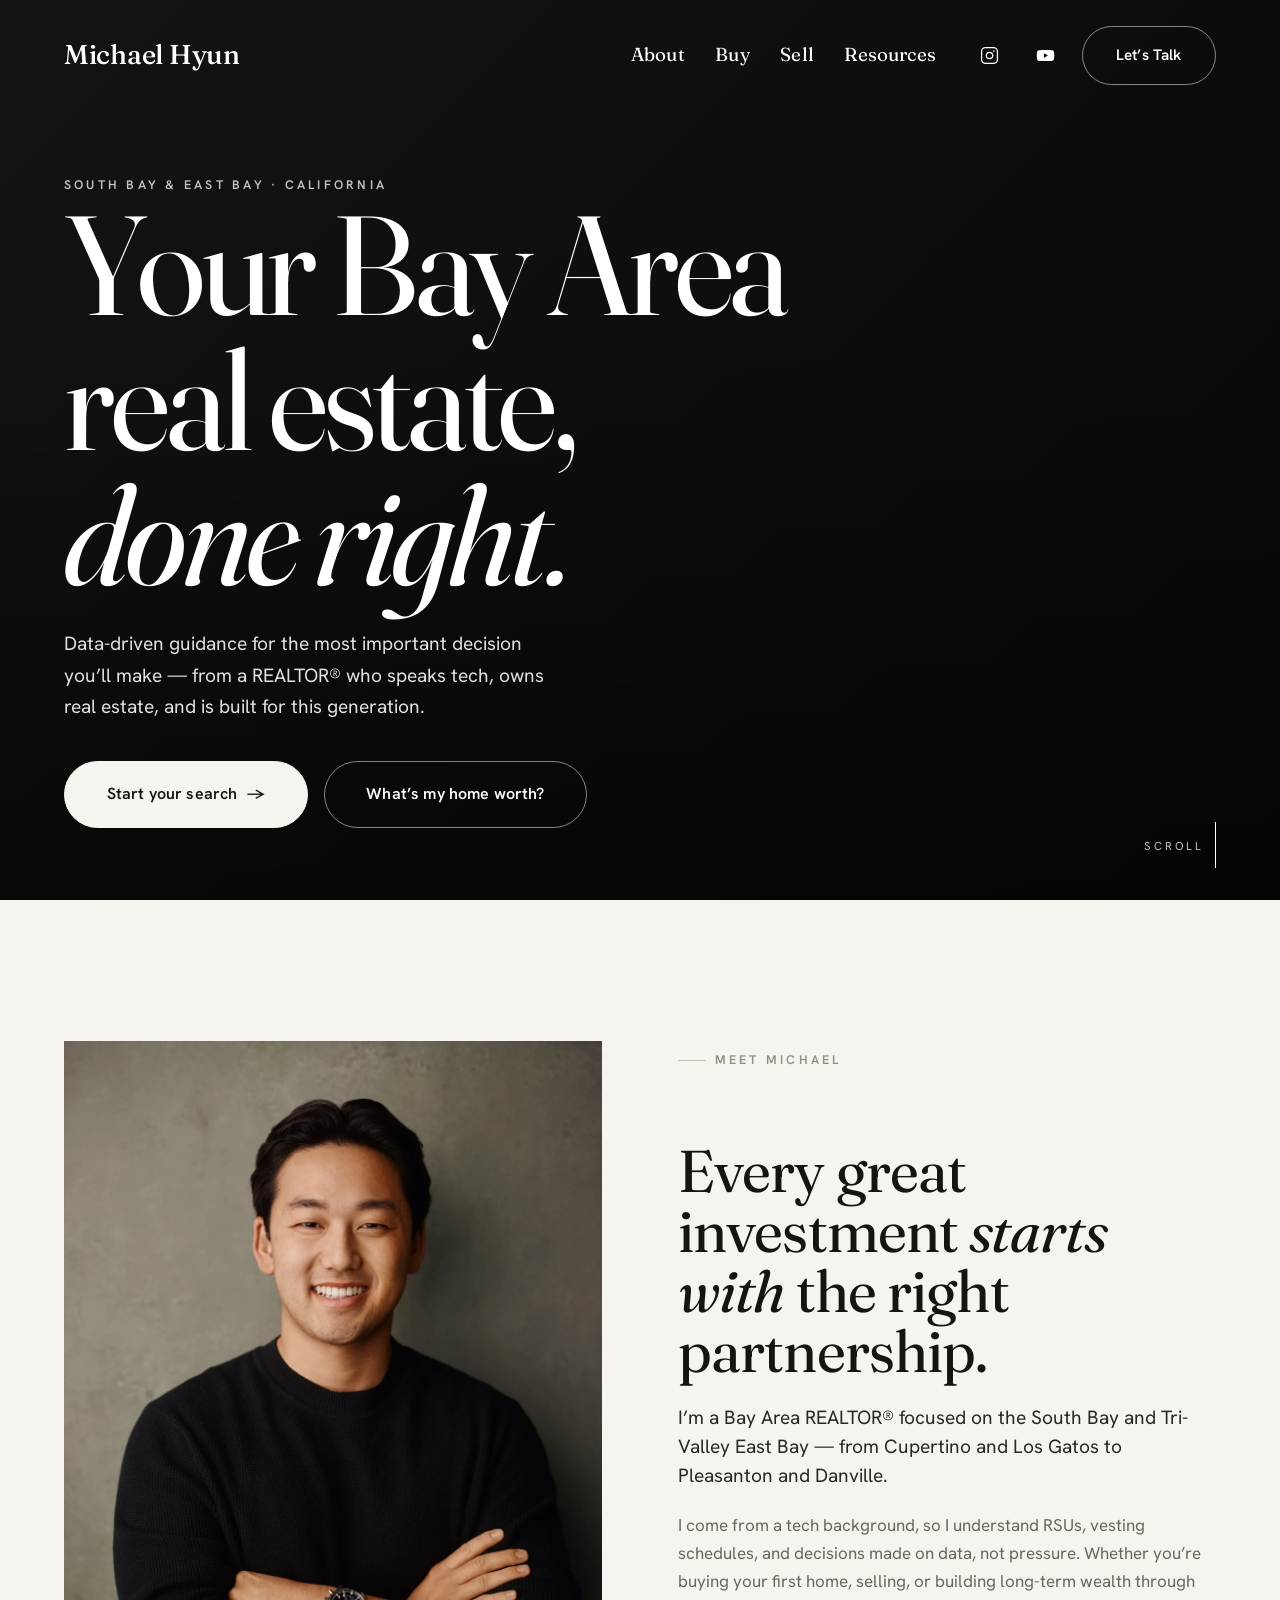
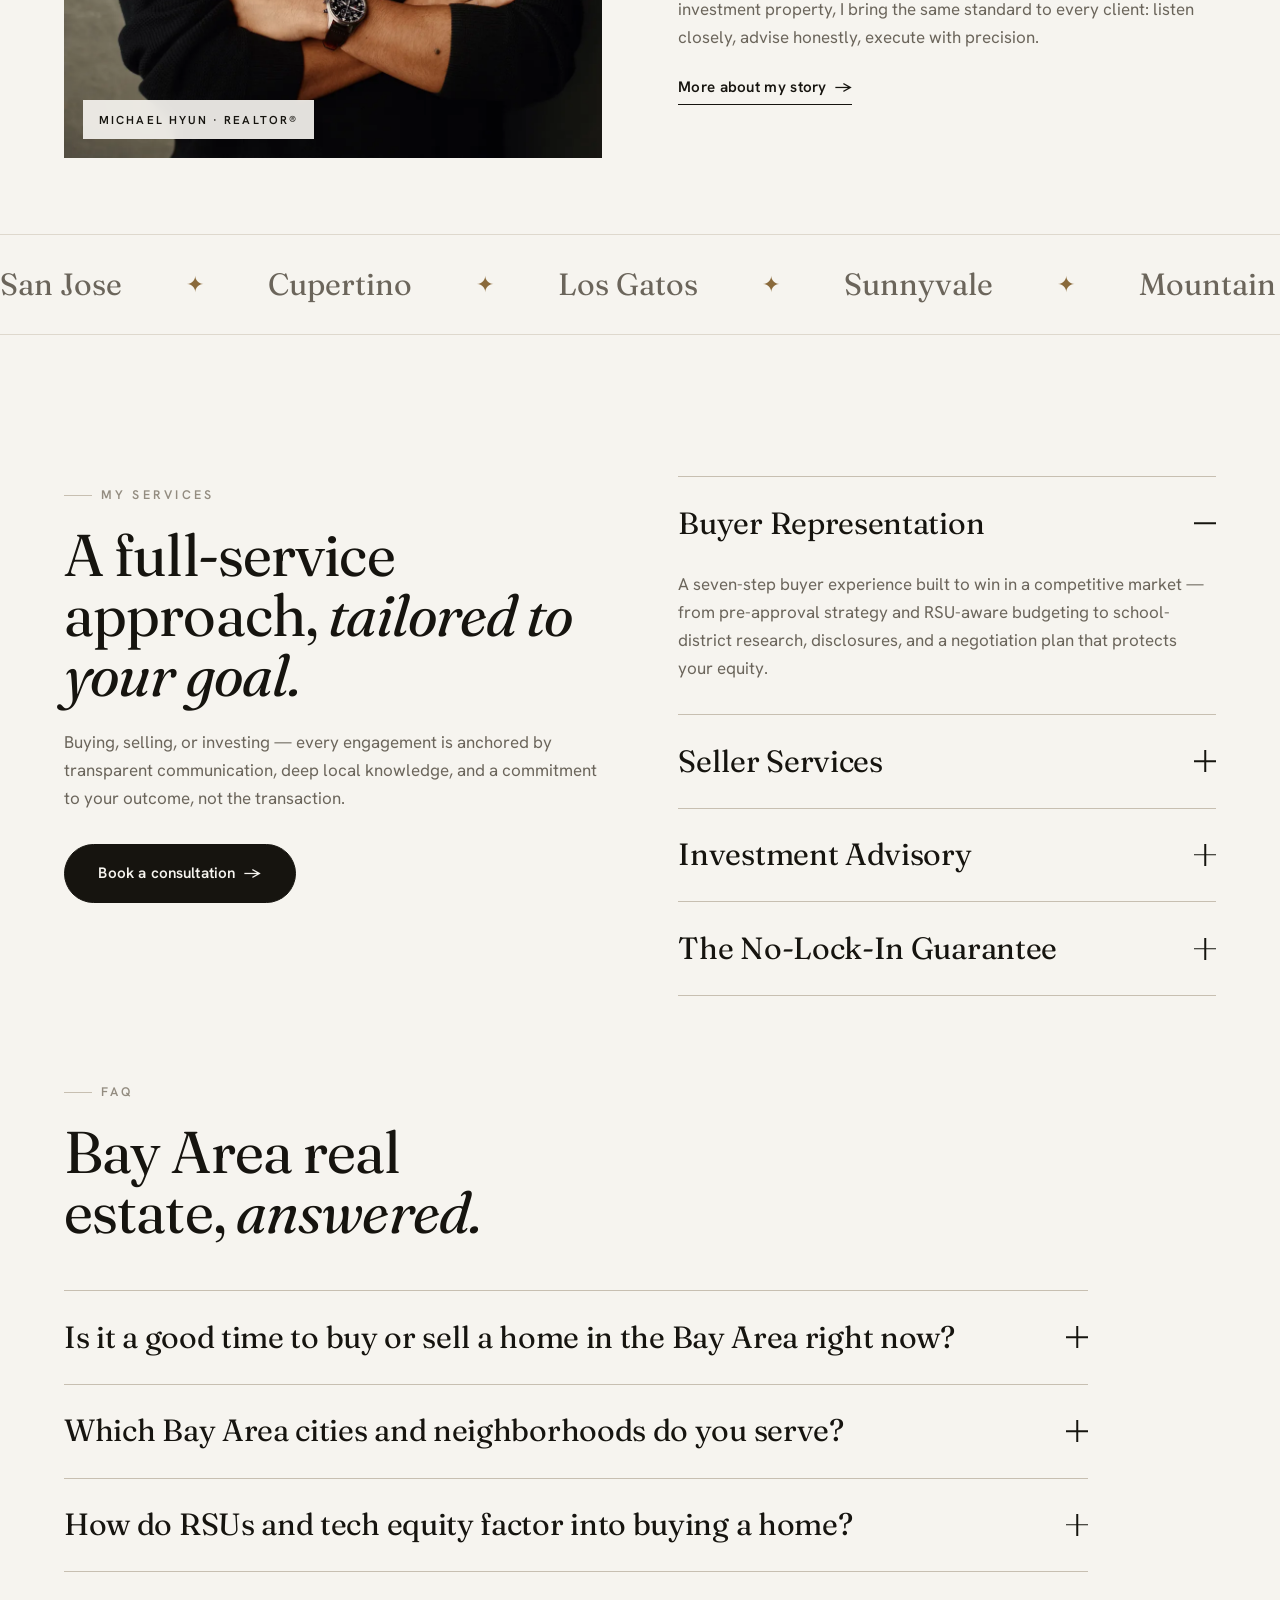
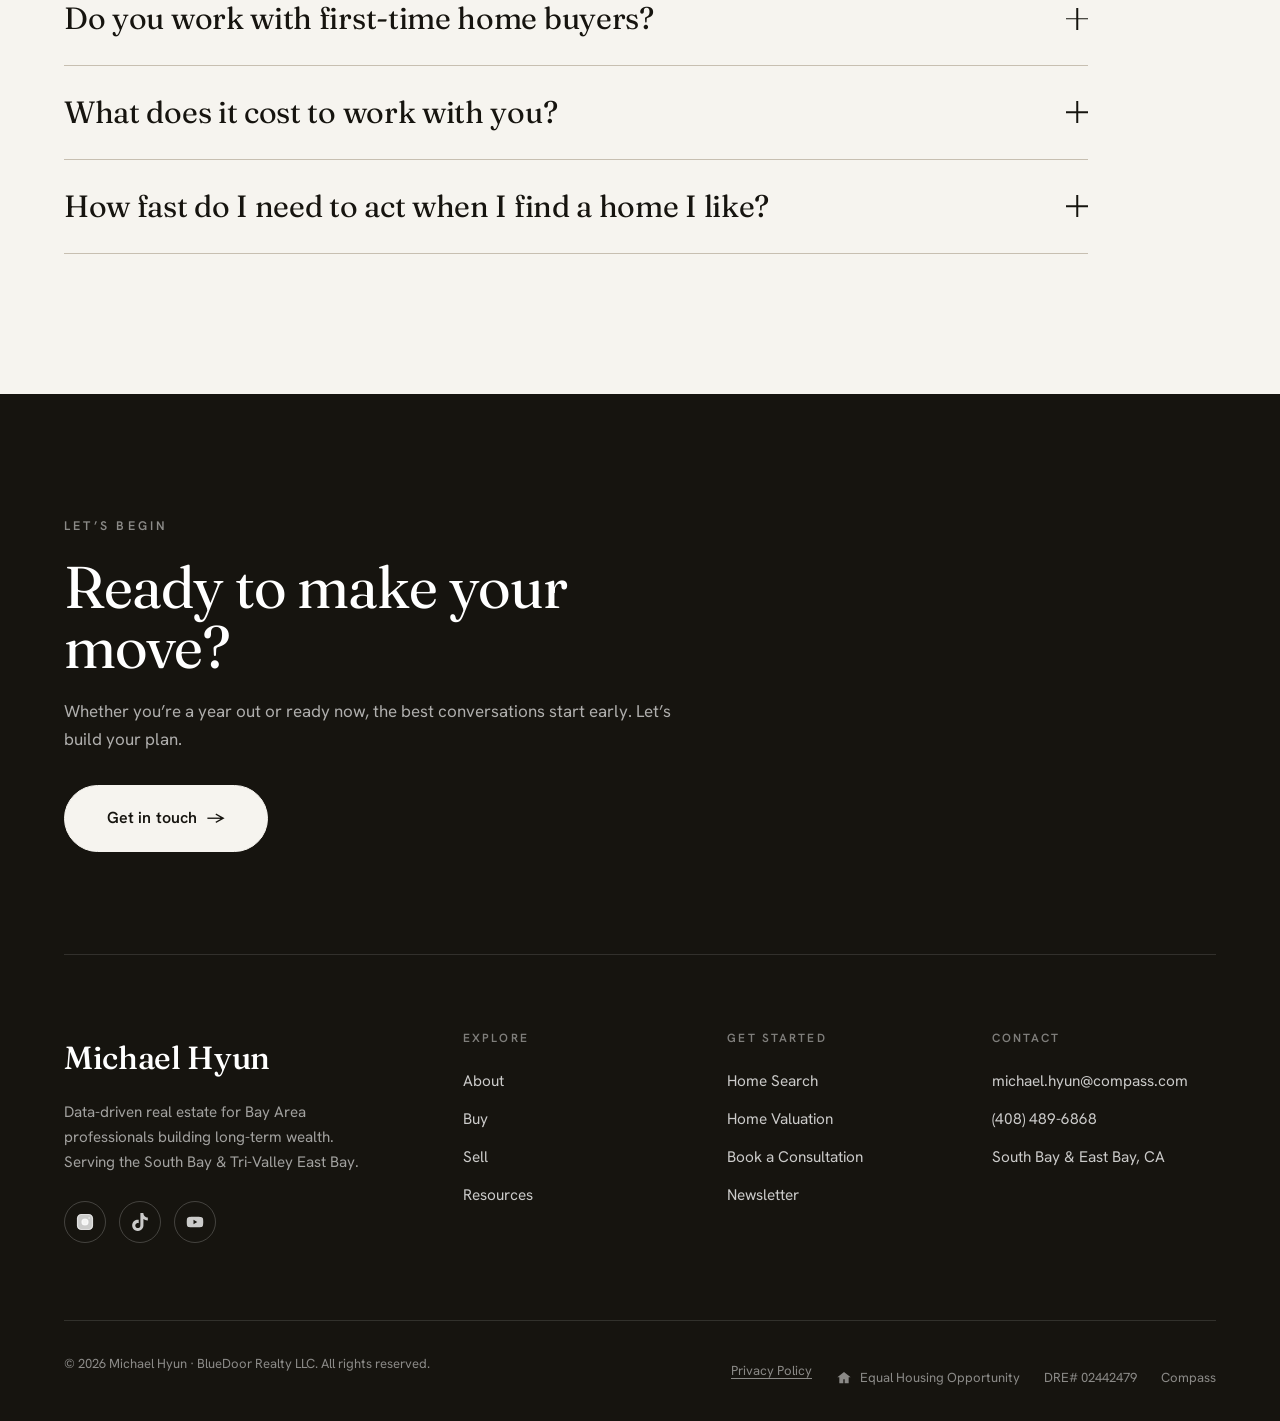
==== index.html @ d3fb6115 "Tighten the gap above the homepage FAQ section Co-Authored-By: Claude Opus 4.8 <noreply@anthropic.co" ====
<!DOCTYPE html>
<html lang="en">
<head>
  <meta charset="UTF-8" />
  <meta name="viewport" content="width=device-width, initial-scale=1" />
  <title>Michael Hyun · Bay Area Real Estate | South Bay & East Bay REALTOR®</title>
  <meta name="description" content="Michael Hyun is a Bay Area REALTOR® serving the South Bay and Tri-Valley East Bay. Data-driven, tech-fluent representation for buyers and sellers building long-term wealth." />

  <link rel="preconnect" href="https://fonts.googleapis.com" />
  <link rel="preconnect" href="https://fonts.gstatic.com" crossorigin />
  <link href="https://fonts.googleapis.com/css2?family=Fraunces:ital,opsz,wght@0,9..144,300..600;1,9..144,300..500&family=Hanken+Grotesk:wght@300;400;500;600;700&display=swap" rel="stylesheet" />
  <link rel="stylesheet" href="assets/css/styles.css" />
  <!-- begin Widget Tracker Code (Follow Up Boss) -->
  <script>
  (function(w,i,d,g,e,t){w["WidgetTrackerObject"]=g;(w[g]=w[g]||function()
  {(w[g].q=w[g].q||[]).push(arguments);}),(w[g].ds=1*new Date());(e="script"),
  (t=d.createElement(e)),(e=d.getElementsByTagName(e)[0]);t.async=1;t.src=i;
  e.parentNode.insertBefore(t,e);})
  (window,"https://widgetbe.com/agent",document,"widgetTracker");
  window.widgetTracker("create", "WT-RYYSCNAM");
  window.widgetTracker("send", "pageview");
  </script>
  <!-- end Widget Tracker Code -->
  <!-- seo:meta -->
  <link rel="canonical" href="https://www.michaelhyunn.com/" />
  <meta property="og:type" content="website" />
  <meta property="og:site_name" content="Michael Hyun · Bay Area Real Estate" />
  <meta property="og:title" content="Michael Hyun · Bay Area Real Estate | South Bay &amp; East Bay REALTOR®" />
  <meta property="og:description" content="Michael Hyun is a Bay Area REALTOR® serving the South Bay and Tri-Valley East Bay. Data-driven, tech-fluent representation for buyers and sellers building long-term wealth." />
  <meta property="og:url" content="https://www.michaelhyunn.com/" />
  <meta property="og:image" content="https://www.michaelhyunn.com/og-image.jpg" />
  <meta property="og:image:width" content="1200" />
  <meta property="og:image:height" content="630" />
  <meta name="twitter:card" content="summary_large_image" />
  <meta name="twitter:title" content="Michael Hyun · Bay Area Real Estate | South Bay &amp; East Bay REALTOR®" />
  <meta name="twitter:description" content="Michael Hyun is a Bay Area REALTOR® serving the South Bay and Tri-Valley East Bay. Data-driven, tech-fluent representation for buyers and sellers building long-term wealth." />
  <meta name="twitter:image" content="https://www.michaelhyunn.com/og-image.jpg" />
  <link rel="icon" href="/favicon.svg" type="image/svg+xml" />
  <link rel="icon" href="/favicon-32.png" sizes="32x32" type="image/png" />
  <link rel="apple-touch-icon" href="/apple-touch-icon.png" />
  <link rel="manifest" href="/site.webmanifest" />
  <meta name="theme-color" content="#16140F" />
  <script type="application/ld+json">
  {"@context": "https://schema.org", "@type": "RealEstateAgent", "@id": "https://www.michaelhyunn.com/#michaelhyun", "name": "Michael Hyun", "image": "https://www.michaelhyunn.com/og-image.jpg", "url": "https://www.michaelhyunn.com/", "telephone": "+1-408-489-6868", "email": "michael.hyun@compass.com", "description": "Bay Area REALTOR® serving the South Bay and Tri-Valley East Bay — data-driven representation for buyers, sellers, and investors. Former Amazon software engineer and active real estate investor.", "areaServed": ["San Jose, CA", "Cupertino, CA", "Sunnyvale, CA", "Mountain View, CA", "Palo Alto, CA", "Los Gatos, CA", "Saratoga, CA", "Campbell, CA", "Santa Clara, CA", "Pleasanton, CA", "Dublin, CA", "San Ramon, CA", "Danville, CA", "Livermore, CA", "Fremont, CA"], "knowsAbout": ["Residential real estate", "First-time home buyers", "Real estate investing", "RSU and tech equity compensation", "Home buying", "Home selling", "Bay Area housing market"], "memberOf": {"@type": "Organization", "name": "Compass"}, "worksFor": {"@type": "Organization", "name": "BlueDoor Realty"}, "address": {"@type": "PostalAddress", "addressRegion": "CA", "addressLocality": "San Jose", "addressCountry": "US"}, "sameAs": ["https://www.instagram.com/michaelhyun__/", "https://www.tiktok.com/@michaelhyun_", "https://www.youtube.com/@michaelhyun-1"]}
  </script>
  <script type="application/ld+json">
  {"@context": "https://schema.org", "@type": "FAQPage", "mainEntity": [{"@type": "Question", "name": "Is it a good time to buy or sell a home in the Bay Area right now?", "acceptedAnswer": {"@type": "Answer", "text": "The honest answer: it depends on your timeline and which city you’re in. Heading into 2026 the market has shifted from frantic to more balanced — inventory is still tight, mortgage rates have eased into the low-6% range, and prices in places like Cupertino, Sunnyvale, and the Tri-Valley are holding or rising modestly. Buyers have more room to negotiate than a few years ago; well-prepared, well-priced homes still command strong offers. The right move comes down to your numbers, not the headlines."}}, {"@type": "Question", "name": "Which Bay Area cities and neighborhoods do you serve?", "acceptedAnswer": {"@type": "Answer", "text": "The South Bay — San Jose, Cupertino, Sunnyvale, Mountain View, Palo Alto, Los Gatos, Saratoga, Campbell, and Santa Clara — and the Tri-Valley East Bay — Pleasanton, Dublin, San Ramon, Danville, Livermore, and Fremont."}}, {"@type": "Question", "name": "How do RSUs and tech equity factor into buying a home?", "acceptedAnswer": {"@type": "Answer", "text": "Significantly. As a former Amazon software engineer, Michael understands vesting schedules, RSU income, and how lenders treat equity compensation, and connects clients with lenders who account for vesting timelines and concentration risk."}}, {"@type": "Question", "name": "Do you work with first-time home buyers?", "acceptedAnswer": {"@type": "Answer", "text": "Yes — first-time buyers get a full seven-step process: pre-approval strategy, school-district and neighborhood research, disclosure review, and an offer plan built to win without overpaying."}}, {"@type": "Question", "name": "What does it cost to work with you?", "acceptedAnswer": {"@type": "Answer", "text": "Compensation is discussed transparently up front before signing anything, with a no-lock-in guarantee: if the partnership isn’t the right fit within the first 30 days, you can walk away with no penalty."}}, {"@type": "Question", "name": "How fast do I need to act when I find a home I like?", "acceptedAnswer": {"@type": "Answer", "text": "In the most competitive Bay Area neighborhoods, desirable homes can move in days, so the prep work — pre-approval, clear criteria, and a decision framework — is done first so you can move decisively when the right home appears."}}]}
  </script>
</head>
<body data-page="home">

  <!-- ===========  HEADER  =========== -->
  <header class="site-header on-dark">
    <div class="wrap">
      <a class="brand" href="/" aria-label="Michael Hyun — Home">
        <span class="brand-name">Michael Hyun</span>
      </a>
      <nav class="nav" aria-label="Primary">
        <ul class="nav-links">
          <li><a class="nav-link" href="/about">About</a></li>
          <li><a class="nav-link" href="/buy">Buy</a></li>
          <li><a class="nav-link" href="/sell">Sell</a></li>
          <li><a class="nav-link" href="/resources">Resources</a></li>
        </ul>
        <div class="nav-icons">
          <a class="icon-btn" href="https://www.instagram.com/michaelhyun__/" target="_blank" rel="noopener" aria-label="Instagram">
            <svg viewBox="0 0 24 24" fill="none" stroke="currentColor" stroke-width="1.6"><rect x="2" y="2" width="20" height="20" rx="5"/><circle cx="12" cy="12" r="4"/><circle cx="17.5" cy="6.5" r="1" fill="currentColor" stroke="none"/></svg>
          </a>
          <a class="icon-btn" href="https://www.youtube.com/@michaelhyun-1" target="_blank" rel="noopener" aria-label="YouTube"><svg viewBox="0 0 24 24" fill="currentColor"><path d="M23 12s0-3.2-.4-4.7a2.5 2.5 0 00-1.8-1.8C19.2 5 12 5 12 5s-7.2 0-8.8.5A2.5 2.5 0 001.4 7.3C1 8.8 1 12 1 12s0 3.2.4 4.7a2.5 2.5 0 001.8 1.8C4.8 19 12 19 12 19s7.2 0 8.8-.5a2.5 2.5 0 001.8-1.8C23 15.2 23 12 23 12zm-13 3V9l5 3z"/></svg></a>
          <a class="btn btn-on-dark" href="/contact">Let’s Talk</a>
        </div>
        <button class="menu-toggle" aria-label="Open menu" aria-expanded="false" aria-controls="mobile-panel"><span></span><span></span></button>
      </nav>
    </div>
  </header>

  <!-- ===========  MOBILE PANEL  =========== -->
  <div class="mobile-panel" id="mobile-panel">
    <nav aria-label="Mobile">
      <a href="/about">About</a>
      <a href="/buy">Buy</a>
      <a href="/sell">Sell</a>
      <a href="/resources">Resources</a>
      <a href="/contact">Contact</a>
    </nav>
    <div class="mp-foot">
      <a href="mailto:michael.hyun@compass.com">michael.hyun@compass.com</a>
      <a href="tel:+14084896868">(408) 489-6868</a>
      <span>DRE# 02442479 · Compass</span>
    </div>
  </div>

  <main>
    <!-- ===========  HERO  =========== -->
    <section class="hero">
      <div class="hero-media">
        <img src="https://images.unsplash.com/photo-1512917774080-9991f1c4c750?auto=format&fit=crop&w=2000&q=80" alt="" aria-hidden="true" onerror="this.style.display='none'" fetchpriority="high" />
        <video data-parallax="0.10" autoplay muted loop playsinline preload="auto"
          poster="https://images.unsplash.com/photo-1512917774080-9991f1c4c750?auto=format&fit=crop&w=2000&q=80"
          aria-label="Slow architectural tour of a modern luxury Bay Area home">
          <source src="https://videos.pexels.com/video-files/7578541/7578541-sd_960_540_30fps.mp4" type="video/mp4" />
        </video>
      </div>
      <div class="wrap">
        <p class="eyebrow no-rule" data-reveal="fade" style="color:rgba(255,255,255,.75)">South Bay &amp; East Bay · California</p>
        <h1 class="hero-title">
          <span class="reveal-mask"><span style="--i:0">Your Bay Area</span></span>
          <span class="reveal-mask"><span style="--i:1">real estate,</span></span>
          <span class="reveal-mask"><span style="--i:2"><em>done right.</em></span></span>
        </h1>
        <p class="hero-sub" data-reveal style="--i:3">Data-driven guidance for the most important decision you’ll make — from a REALTOR® who speaks tech, owns real estate, and is built for this generation.</p>
        <div class="hero-actions" data-reveal style="--i:4">
          <a class="btn btn-light btn-lg" href="/buy">Start your search <span class="arrow">→</span></a>
          <a class="btn btn-on-dark btn-lg" href="/sell">What’s my home worth?</a>
        </div>
      </div>
      <div class="hero-scroll" aria-hidden="true"><span>Scroll</span><span class="line"></span></div>
    </section>

    <!-- ===========  INTRO / MEET MICHAEL  =========== -->
    <section class="section" id="meet" style="padding-bottom:clamp(3rem,6vw,5rem)">
      <div class="wrap">
        <div class="split align-start media-right" data-reveal-group>
          <div class="split-media tall" data-reveal="left">
            <picture>
              <source type="image/webp" srcset="assets/img/michael-portrait.webp" />
              <img src="assets/img/michael-portrait.jpg" alt="Portrait of Michael Hyun, Bay Area REALTOR®" loading="lazy" />
            </picture>
            <span class="tag">Michael Hyun · REALTOR®</span>
          </div>
          <div class="flow">
            <p class="eyebrow" data-reveal>Meet Michael</p>
            <h2 data-reveal style="--i:1">Every great investment <em>starts with</em> the right partnership.</h2>
            <p class="lead" data-reveal style="--i:2">I’m a Bay Area REALTOR® focused on the South Bay and Tri-Valley East Bay — from Cupertino and Los Gatos to Pleasanton and Danville.</p>
            <p class="muted" data-reveal style="--i:3">I come from a tech background, so I understand RSUs, vesting schedules, and decisions made on data, not pressure. Whether you’re buying your first home, selling, or building long-term wealth through investment property, I bring the same standard to every client: listen closely, advise honestly, execute with precision.</p>
            <p data-reveal style="--i:4"><a class="link-arrow" href="/about">More about my story <span class="arrow">→</span></a></p>
          </div>
        </div>
      </div>
    </section>

    <!-- ===========  MARQUEE OF AREAS  =========== -->
    <div class="marquee" aria-hidden="true">
      <div class="marquee-track">
        <span>San Jose</span><span>Cupertino</span><span>Los Gatos</span><span>Sunnyvale</span><span>Mountain View</span><span>Palo Alto</span><span>Pleasanton</span><span>Danville</span><span>San Ramon</span><span>Dublin</span><span>Livermore</span><span>Fremont</span>
        <span>San Jose</span><span>Cupertino</span><span>Los Gatos</span><span>Sunnyvale</span><span>Mountain View</span><span>Palo Alto</span><span>Pleasanton</span><span>Danville</span><span>San Ramon</span><span>Dublin</span><span>Livermore</span><span>Fremont</span>
      </div>
    </div>

    <!-- ===========  SERVICES ACCORDION  =========== -->
    <section class="section" id="services" style="padding-bottom:clamp(3rem,6vw,5rem)">
      <div class="wrap">
        <div class="split align-start" style="--gutter-gap:6rem">
          <div data-reveal>
            <p class="eyebrow">My Services</p>
            <h2 style="margin-top:1.2rem">A full-service approach, <em>tailored to your goal.</em></h2>
            <p class="muted" style="margin-top:1.4rem">Buying, selling, or investing — every engagement is anchored by transparent communication, deep local knowledge, and a commitment to your outcome, not the transaction.</p>
            <div style="margin-top:2rem"><a class="btn" href="/contact">Book a consultation <span class="arrow">→</span></a></div>
          </div>
          <div class="accordion" data-single="true">
            <div class="acc-item open">
              <button class="acc-head" aria-expanded="true"><h3>Buyer Representation</h3><span class="acc-icon" aria-hidden="true"></span></button>
              <div class="acc-body"><div class="acc-body-inner"><p>A seven-step buyer experience built to win in a competitive market — from pre-approval strategy and RSU-aware budgeting to school-district research, disclosures, and a negotiation plan that protects your equity.</p></div></div>
            </div>
            <div class="acc-item">
              <button class="acc-head" aria-expanded="false"><h3>Seller Services</h3><span class="acc-icon" aria-hidden="true"></span></button>
              <div class="acc-body"><div class="acc-body-inner"><p>Modern, data-led marketing — pricing backed by comps, professional media, and a launch plan that maximizes exposure across search, social, and the MLS to net you more.</p></div></div>
            </div>
            <div class="acc-item">
              <button class="acc-head" aria-expanded="false"><h3>Investment Advisory</h3><span class="acc-icon" aria-hidden="true"></span></button>
              <div class="acc-body"><div class="acc-body-inner"><p>As an owner-operator of five self-managed investment properties, I help you evaluate cash flow, appreciation, and long-term wealth strategy with clear-eyed numbers.</p></div></div>
            </div>
            <div class="acc-item">
              <button class="acc-head" aria-expanded="false"><h3>The No-Lock-In Guarantee</h3><span class="acc-icon" aria-hidden="true"></span></button>
              <div class="acc-body"><div class="acc-body-inner"><p>If our partnership isn’t the right fit, cancel within the first 30 days — no penalty, no hard feelings. I earn your business through service, not contracts.</p></div></div>
            </div>
          </div>
        </div>
      </div>
    </section>

    <!-- ===========  FAQ  =========== -->
    <section class="section" id="faq" style="padding-top:0">
      <div class="wrap">
        <div style="max-width:50ch" data-reveal>
          <p class="eyebrow">FAQ</p>
          <h2 style="margin-top:1.2rem">Bay Area real estate, <em>answered.</em></h2>
        </div>
        <div class="accordion" data-single="false" style="margin-top:clamp(2rem,4vw,3rem);max-width:64rem">
          <div class="acc-item">
            <button class="acc-head" aria-expanded="false"><h3>Is it a good time to buy or sell a home in the Bay Area right now?</h3><span class="acc-icon" aria-hidden="true"></span></button>
            <div class="acc-body"><div class="acc-body-inner"><p>The honest answer: it depends on your timeline and which city you’re in — and that’s exactly the conversation I love having. Heading into 2026 the market has shifted from frantic to more balanced. Inventory is still tight, mortgage rates have eased into the low-6% range, and prices in places like Cupertino, Sunnyvale, and the Tri-Valley are holding or rising modestly. For buyers, that means more room to negotiate and fewer all-out bidding wars than a few years ago; for sellers, well-prepared, well-priced homes are still commanding strong offers. The right move comes down to your numbers, not the headlines — let’s run them together.</p></div></div>
          </div>
          <div class="acc-item">
            <button class="acc-head" aria-expanded="false"><h3>Which Bay Area cities and neighborhoods do you serve?</h3><span class="acc-icon" aria-hidden="true"></span></button>
            <div class="acc-body"><div class="acc-body-inner"><p>I focus on two regions: the South Bay — San Jose, Cupertino, Sunnyvale, Mountain View, Palo Alto, Los Gatos, Saratoga, Campbell, and Santa Clara — and the Tri-Valley East Bay — Pleasanton, Dublin, San Ramon, Danville, Livermore, and Fremont. If your search spans nearby areas, just ask; I know the surrounding markets well.</p></div></div>
          </div>
          <div class="acc-item">
            <button class="acc-head" aria-expanded="false"><h3>How do RSUs and tech equity factor into buying a home?</h3><span class="acc-icon" aria-hidden="true"></span></button>
            <div class="acc-body"><div class="acc-body-inner"><p>Hugely — and it’s where my background helps most. I spent seven years as a software engineer at Amazon, so I understand vesting schedules, RSU income, and how lenders actually treat equity comp. I’ll connect you with lenders who get it and help you build a budget that accounts for vesting timelines and concentration risk — not just a generic pre-approval.</p></div></div>
          </div>
          <div class="acc-item">
            <button class="acc-head" aria-expanded="false"><h3>Do you work with first-time home buyers?</h3><span class="acc-icon" aria-hidden="true"></span></button>
            <div class="acc-body"><div class="acc-body-inner"><p>Absolutely — it’s a big part of my business. First-time buyers get my full seven-step process: pre-approval strategy, school-district and neighborhood research, disclosure review, and an offer plan built to win without overpaying. You’ll always know the next step and why it matters.</p></div></div>
          </div>
          <div class="acc-item">
            <button class="acc-head" aria-expanded="false"><h3>What does it cost to work with you?</h3><span class="acc-icon" aria-hidden="true"></span></button>
            <div class="acc-body"><div class="acc-body-inner"><p>I believe in transparency, so we’ll go over exactly how I’m compensated up front — before you sign anything. I also offer a no-lock-in guarantee: if our partnership isn’t the right fit within the first 30 days, you can walk away with no penalty. I earn your business through service, not contracts.</p></div></div>
          </div>
          <div class="acc-item">
            <button class="acc-head" aria-expanded="false"><h3>How fast do I need to act when I find a home I like?</h3><span class="acc-icon" aria-hidden="true"></span></button>
            <div class="acc-body"><div class="acc-body-inner"><p>In the most competitive Bay Area neighborhoods, desirable homes can move in days. That’s why we do the prep work first — pre-approval, clear criteria, and a decision framework — so when the right one appears you can move decisively and confidently instead of scrambling.</p></div></div>
          </div>
        </div>
      </div>
    </section>

  </main>

  <!-- ===========  FOOTER  =========== -->
  <footer class="site-footer">
    <div class="wrap">
      <div class="footer-cta" data-reveal>
        <p class="eyebrow no-rule" style="color:rgba(255,255,255,.5)">Let’s begin</p>
        <h2 style="margin-top:1.2rem">Ready to make your move?</h2>
        <p>Whether you’re a year out or ready now, the best conversations start early. Let’s build your plan.</p>
        <div style="margin-top:2rem"><a class="btn btn-light btn-lg" href="/contact">Get in touch <span class="arrow">→</span></a></div>
      </div>

      <div class="footer-grid">
        <div class="footer-brand">
          <span class="brand-name">Michael Hyun</span>
          <p>Data-driven real estate for Bay Area professionals building long-term wealth. Serving the South Bay &amp; Tri-Valley East Bay.</p>
          <div class="footer-social">
            <a href="https://www.instagram.com/michaelhyun__/" target="_blank" rel="noopener" aria-label="Instagram"><svg viewBox="0 0 24 24" fill="none" stroke="currentColor" stroke-width="1.6"><rect x="2" y="2" width="20" height="20" rx="5"/><circle cx="12" cy="12" r="4"/><circle cx="17.5" cy="6.5" r="1" fill="currentColor" stroke="none"/></svg></a>
            <a href="https://www.tiktok.com/@michaelhyun_" target="_blank" rel="noopener" aria-label="TikTok"><svg viewBox="0 0 24 24" fill="currentColor"><path d="M12.53.02C13.84 0 15.14.01 16.44 0c.08 1.53.63 3.09 1.75 4.17 1.12 1.11 2.7 1.62 4.24 1.79v4.03c-1.44-.05-2.89-.35-4.2-.97-.57-.26-1.1-.59-1.62-.93-.01 2.92.01 5.84-.02 8.75-.08 1.4-.54 2.79-1.35 3.94-1.31 1.92-3.58 3.17-5.91 3.21-1.43.08-2.86-.31-4.08-1.03-2.02-1.19-3.44-3.37-3.65-5.71-.02-.5-.03-1-.01-1.49.18-1.9 1.12-3.72 2.58-4.96 1.66-1.44 3.98-2.13 6.15-1.72.02 1.48-.04 2.96-.04 4.44-.99-.32-2.15-.23-3.02.37-.63.41-1.11 1.04-1.36 1.75-.21.51-.15 1.07-.14 1.61.24 1.64 1.82 3.02 3.5 2.87 1.12-.01 2.19-.66 2.77-1.61.19-.33.4-.67.41-1.06.1-1.79.06-3.57.07-5.36.01-4.03-.01-8.05.02-12.07z"/></svg></a>
            <a href="https://www.youtube.com/@michaelhyun-1" target="_blank" rel="noopener" aria-label="YouTube"><svg viewBox="0 0 24 24" fill="currentColor"><path d="M23 12s0-3.2-.4-4.7a2.5 2.5 0 00-1.8-1.8C19.2 5 12 5 12 5s-7.2 0-8.8.5A2.5 2.5 0 001.4 7.3C1 8.8 1 12 1 12s0 3.2.4 4.7a2.5 2.5 0 001.8 1.8C4.8 19 12 19 12 19s7.2 0 8.8-.5a2.5 2.5 0 001.8-1.8C23 15.2 23 12 23 12zm-13 3V9l5 3z"/></svg></a>
          </div>
        </div>
        <div class="footer-col">
          <h4>Explore</h4>
          <a href="/about">About</a>
          <a href="/buy">Buy</a>
          <a href="/sell">Sell</a>
          
          <a href="/resources">Resources</a>
        </div>
        <div class="footer-col">
          <h4>Get Started</h4>
          <a href="/buy">Home Search</a>
          <a href="/sell">Home Valuation</a>
          <a href="/contact">Book a Consultation</a>
          <a href="/newsletter">Newsletter</a>
        </div>
        <div class="footer-col">
          <h4>Contact</h4>
          <a href="mailto:michael.hyun@compass.com">michael.hyun@compass.com</a>
          <a href="tel:+14084896868">(408) 489-6868</a>
          <a href="https://maps.google.com" target="_blank" rel="noopener">South Bay &amp; East Bay, CA</a>
        </div>
      </div>

      <div class="footer-bottom">
        <span>© <span data-year>2026</span> Michael Hyun · BlueDoor Realty LLC. All rights reserved.</span>
        <div class="legal">
          <a href="/privacy" style="color:inherit">Privacy Policy</a>
          <span class="eho"><svg viewBox="0 0 24 24" fill="currentColor"><path d="M12 3 2 11h3v9h6v-6h2v6h6v-9h3L12 3z"/></svg>Equal Housing Opportunity</span>
          <span>DRE# 02442479</span>
          <span>Compass</span>
        </div>
      </div>
    </div>
  </footer>

  <script src="https://unpkg.com/lenis@1.1.13/dist/lenis.min.js"></script>
  <script src="assets/js/main.js"></script>
</body>
</html>
---- assets/css/styles.css ----
/* =================================================================
   MICHAEL HYUN · BlueDoor Realty — Editorial Luxury Real Estate
   Design system + components
   Type:  Fraunces (display serif)  /  Hanken Grotesk (body sans)
   ================================================================= */

/* ----------  TOKENS  ---------- */
:root {
  /* Warm neutral canvas */
  --paper:        #F6F4EF;   /* primary background */
  --paper-2:      #FFFFFF;   /* card / lifted surface */
  --paper-3:      #EFEBE3;   /* muted band */
  --ink:          #16140F;   /* near-black foreground */
  --ink-soft:     #2A2722;
  --muted:        #6B655B;   /* secondary text */
  --muted-2:      #938C80;   /* tertiary / captions */
  --line:         #DED8CD;   /* hairline borders */
  --line-strong:  #C7BFB1;
  --bronze:       #8A6A3B;   /* restrained metallic accent */
  --bronze-soft:  #AD945F;

  /* Typography */
  --font-display: "Fraunces", "Times New Roman", serif;
  --font-sans:    "Hanken Grotesk", -apple-system, BlinkMacSystemFont, "Segoe UI", sans-serif;

  /* Fluid type scale */
  --fs-mega:  clamp(3.4rem, 11vw, 11rem);
  --fs-h1:    clamp(2.6rem, 7vw, 6rem);
  --fs-h2:    clamp(2rem, 4.6vw, 3.9rem);
  --fs-h3:    clamp(1.5rem, 2.6vw, 2.2rem);
  --fs-lead:  clamp(1.125rem, 1.5vw, 1.4rem);
  --fs-body:  1.0625rem;
  --fs-sm:    0.9375rem;
  --fs-eyebrow: 0.78rem;

  /* Spacing rhythm */
  --space-section: clamp(5.5rem, 11vw, 11rem);
  --gutter: clamp(1.5rem, 5vw, 6rem);
  --maxw: 1480px;
  --maxw-text: 64ch;

  /* Motion */
  --ease: cubic-bezier(0.22, 1, 0.36, 1);
  --ease-soft: cubic-bezier(0.4, 0, 0.2, 1);
  --dur: 0.6s;

  --radius-pill: 999px;
  --shadow-soft: 0 1px 2px rgba(22,20,15,.04), 0 18px 50px -28px rgba(22,20,15,.35);
  --shadow-lift: 0 1px 2px rgba(22,20,15,.05), 0 40px 80px -42px rgba(22,20,15,.42);
}

/* ----------  RESET  ---------- */
*,*::before,*::after { box-sizing: border-box; }
* { margin: 0; }
html { -webkit-text-size-adjust: 100%; }
/* Native smooth scroll ONLY when Lenis is not driving (no-JS / reduced motion) */
html:not(.lenis) { scroll-behavior: smooth; }
@media (prefers-reduced-motion: reduce) { html:not(.lenis) { scroll-behavior: auto; } }

/* Lenis smooth-scroll required styles — prevents scroll conflicts / sticking */
html.lenis, html.lenis body { height: auto; }
.lenis.lenis-smooth { scroll-behavior: auto !important; }
.lenis.lenis-smooth [data-lenis-prevent] { overscroll-behavior: contain; }
.lenis.lenis-stopped { overflow: hidden; }
.lenis.lenis-smooth iframe { pointer-events: none; }

body {
  font-family: var(--font-sans);
  font-size: var(--fs-body);
  line-height: 1.65;
  color: var(--ink);
  background: var(--paper);
  -webkit-font-smoothing: antialiased;
  text-rendering: optimizeLegibility;
  overflow-x: clip;
  font-feature-settings: "ss01", "cv05";
}

img, picture, video { display: block; max-width: 100%; height: auto; }
a { color: inherit; text-decoration: none; }
button { font: inherit; color: inherit; cursor: pointer; background: none; border: none; }
ul { list-style: none; padding: 0; }
:focus-visible { outline: 2px solid var(--bronze); outline-offset: 3px; border-radius: 2px; }

/* ----------  TYPOGRAPHY  ---------- */
h1,h2,h3,h4 {
  font-family: var(--font-display);
  font-weight: 400;
  line-height: 1.02;
  letter-spacing: -0.015em;
  color: var(--ink);
  font-optical-sizing: auto;
}
.display { font-size: var(--fs-mega); line-height: 0.94; letter-spacing: -0.03em; }
h1 { font-size: var(--fs-h1); }
h2 { font-size: var(--fs-h2); }
h3 { font-size: var(--fs-h3); letter-spacing: -0.01em; }
p { max-width: var(--maxw-text); }

.serif-italic { font-style: italic; }
em, .accent-italic { font-family: var(--font-display); font-style: italic; font-weight: 400; }

.eyebrow {
  font-family: var(--font-sans);
  font-size: var(--fs-eyebrow);
  font-weight: 600;
  letter-spacing: 0.26em;
  text-transform: uppercase;
  color: var(--muted-2);
  display: inline-flex;
  align-items: center;
  gap: 0.7em;
}
.eyebrow::before {
  content: "";
  width: 28px; height: 1px;
  background: var(--line-strong);
  display: inline-block;
}
.eyebrow.no-rule::before { display: none; }

.lead { font-size: var(--fs-lead); line-height: 1.5; color: var(--ink-soft); max-width: 56ch; }
.muted { color: var(--muted); }

/* ----------  LAYOUT  ---------- */
.wrap { width: 100%; max-width: var(--maxw); margin-inline: auto; padding-inline: var(--gutter); }
.section { padding-block: var(--space-section); }
.section-sm { padding-block: clamp(3.5rem, 7vw, 6rem); }
.center { text-align: center; }
.measure { max-width: var(--maxw-text); }
.grid { display: grid; gap: clamp(1.5rem, 3vw, 3rem); }
.flow > * + * { margin-top: 1.2em; }

/* ----------  HEADER / NAV  ----------
   Absolute (not fixed): the header sits over the top of the page and
   scrolls away with the content as you scroll down. */
.site-header {
  position: absolute; inset: 0 0 auto 0; z-index: 100;
  padding-block: 1.6rem;
}
.site-header .wrap { display: flex; align-items: center; justify-content: space-between; gap: 2rem; }
/* When over a dark photo hero, nav text is light until scrolled */
.site-header.on-dark:not(.scrolled) { color: #fff; }
.site-header.on-dark:not(.scrolled) .brand-sub { color: rgba(255,255,255,.7); }
.site-header.on-dark:not(.scrolled) .nav-link::after { background: #fff; }
/* No header bar over photo heroes — the header blends into the (darkened)
   image so it reads as one piece, and there is no bar edge for the CTA to
   appear to spill out of. The hero's own uniform overlay carries contrast. */

.brand { display: flex; flex-direction: column; line-height: 1; }
.brand-name {
  font-family: var(--font-display);
  font-size: 1.7rem; font-weight: 500; letter-spacing: -0.01em;
}
.brand-sub {
  font-family: var(--font-sans);
  font-size: 0.62rem; font-weight: 600; letter-spacing: 0.28em;
  text-transform: uppercase; color: var(--muted-2); margin-top: 0.45rem;
}

.nav { display: flex; align-items: center; gap: clamp(1.6rem, 2.6vw, 3rem); }
.nav-links { display: flex; align-items: center; gap: clamp(1.6rem, 2.4vw, 2.9rem); }
/* Editorial-luxury nav: refined display serif, generous tracking */
.nav-link {
  position: relative; font-family: var(--font-display); font-weight: 400;
  font-size: 1.18rem; letter-spacing: 0.005em; padding-block: 0.4rem;
  font-optical-sizing: auto;
}
.nav-link::after {
  content: ""; position: absolute; left: 0; bottom: 0.1rem; height: 1px; width: 100%;
  background: currentColor; opacity: 0.85; transform: scaleX(0); transform-origin: right;
  transition: transform .45s var(--ease);
}
.nav-link:hover::after, .nav-link[aria-current="page"]::after { transform: scaleX(1); transform-origin: left; }
.nav-link[aria-current="page"] { font-style: italic; }

.nav-icons { display: flex; align-items: center; gap: 1rem; }
.icon-btn { display: grid; place-items: center; width: 40px; height: 40px; border-radius: 50%; transition: background .3s var(--ease), transform .3s var(--ease); }
.icon-btn:hover { background: rgba(22,20,15,.06); }
.on-dark:not(.scrolled) .icon-btn:hover { background: rgba(255,255,255,.14); }
.icon-btn svg { width: 19px; height: 19px; }

/* Mobile menu toggle */
.menu-toggle { display: none; width: 44px; height: 44px; position: relative; z-index: 120; }
.menu-toggle span { position: absolute; left: 10px; right: 10px; height: 1.5px; background: currentColor; transition: transform .45s var(--ease), opacity .3s var(--ease); }
.menu-toggle span:nth-child(1) { top: 16px; }
.menu-toggle span:nth-child(2) { bottom: 16px; }
body.menu-open .menu-toggle span:nth-child(1) { transform: translateY(5px) rotate(45deg); }
body.menu-open .menu-toggle span:nth-child(2) { transform: translateY(-5px) rotate(-45deg); }

/* ----------  BUTTONS  ---------- */
.btn {
  --bg: var(--ink); --fg: var(--paper); --bd: var(--ink);
  position: relative; display: inline-flex; align-items: center; justify-content: center; gap: 0.6em;
  font-family: var(--font-sans); font-size: 0.95rem; font-weight: 600; letter-spacing: 0.01em;
  padding: 1.05em 2.2em; border-radius: var(--radius-pill);
  color: var(--fg); background: var(--bg); border: 1px solid var(--bd);
  overflow: hidden; isolation: isolate;
  transition: color .5s var(--ease), border-color .5s var(--ease), transform .5s var(--ease), box-shadow .5s var(--ease);
}
.btn::before {
  content: ""; position: absolute; inset: 0; z-index: -1; border-radius: inherit;
  background: var(--bronze);
  transform: translateY(101%); transition: transform .55s var(--ease);
}
.btn:hover { color: #fff; border-color: var(--bronze); box-shadow: var(--shadow-soft); }
.btn:hover::before { transform: translateY(0); }
.btn:active { transform: scale(0.98); }
.btn .arrow { transition: transform .45s var(--ease); }
.btn:hover .arrow { transform: translateX(4px); }

.btn-ghost { --bg: transparent; --fg: var(--ink); --bd: var(--line-strong); }
.btn-ghost:hover { --fg: #fff; }
.btn-light { --bg: var(--paper); --fg: var(--ink); --bd: var(--paper); }
.btn-light:hover { color: #fff; }
.btn-on-dark { --bg: transparent; --fg: #fff; --bd: rgba(255,255,255,.5); }
.btn-on-dark:hover { color: #fff; --bd: var(--bronze); }
.btn-lg { padding: 1.2em 2.6em; font-size: 1rem; }

/* Text link with animated underline */
.link-arrow {
  display: inline-flex; align-items: center; gap: 0.55em;
  font-weight: 600; font-size: 0.95rem; letter-spacing: 0.02em;
  padding-bottom: 0.3rem; position: relative;
}
.link-arrow::after {
  content: ""; position: absolute; left: 0; bottom: 0; height: 1px; width: 100%;
  background: currentColor; transform: scaleX(1); transform-origin: left;
  transition: transform .5s var(--ease);
}
.link-arrow:hover::after { transform: scaleX(0); transform-origin: right; }
.link-arrow .arrow { transition: transform .45s var(--ease); }
.link-arrow:hover .arrow { transform: translateX(5px); }

/* ----------  REVEAL ANIMATIONS  ---------- */
[data-reveal] {
  opacity: 0; transform: translateY(28px);
  transition: opacity 1s var(--ease), transform 1s var(--ease);
  transition-delay: calc(var(--i, 0) * 90ms);
  will-change: opacity, transform;
}
[data-reveal="fade"] { transform: none; }
[data-reveal="left"] { transform: translateX(-32px); }
[data-reveal="right"] { transform: translateX(32px); }
[data-reveal="scale"] { transform: scale(1.06); }
.is-visible[data-reveal] { opacity: 1; transform: none; }

/* Masked line reveal for big headings.
   padding-bottom + matching negative margin gives descenders (g, y, p, the
   italic tail of "right.") room inside the overflow:hidden mask without
   changing the visual line spacing. */
.reveal-mask { display: block; overflow: hidden; padding-bottom: 0.16em; margin-bottom: -0.16em; }
.reveal-mask > span {
  display: block;
  transform: translateY(120%);
  transition: transform 1.1s var(--ease);
  transition-delay: calc(var(--i, 0) * 110ms);
}
.is-visible .reveal-mask > span,
.reveal-mask.is-visible > span { transform: translateY(0); }

@media (prefers-reduced-motion: reduce) {
  [data-reveal], .reveal-mask > span { opacity: 1 !important; transform: none !important; transition: none !important; }
}

/* Image media fallbacks (warm stone tones if a photo fails to load) */
.hero-media, .band-media { background: linear-gradient(135deg, #2b2723 0%, #1a1714 60%, #100e0b 100%); }
.split-media, .community { background: linear-gradient(135deg, #ece7dd 0%, #ddd5c6 100%); }

/* ----------  HERO (full-bleed photo)  ---------- */
.hero {
  position: relative; min-height: 100svh; min-height: 100vh;
  display: flex; align-items: flex-end;
  color: #fff; overflow: hidden;
}
.hero-media { position: absolute; inset: 0; z-index: -2; }
.hero-media img, .hero-media video { position: absolute; inset: 0; width: 100%; height: 118%; object-fit: cover; will-change: transform; }
.hero-media video { z-index: 1; }
.hero::after {
  content: ""; position: absolute; inset: 0; z-index: -1;
  background:
    linear-gradient(180deg, rgba(0,0,0,0) 40%, rgba(0,0,0,.42) 100%),  /* extra weight for the headline */
    linear-gradient(0deg, rgba(0,0,0,.48), rgba(0,0,0,.48));            /* uniform tint — blends the header in */
}
.hero .wrap { width: 100%; padding-bottom: clamp(3rem, 8vh, 7rem); padding-top: 9rem; }
.hero h1, .hero-title { color: #fff; font-size: var(--fs-mega); line-height: 0.96; letter-spacing: -0.03em; max-width: 16ch; }
.hero-title em { color: #fff; }
.hero-sub { margin-top: 1.6rem; font-size: var(--fs-lead); max-width: 44ch; color: rgba(255,255,255,.88); }
.hero-actions { margin-top: 2.4rem; display: flex; flex-wrap: wrap; gap: 1rem; }
.hero-scroll {
  position: absolute; bottom: 2rem; right: var(--gutter); z-index: 2;
  display: flex; align-items: center; gap: 0.7rem; font-size: 0.72rem; letter-spacing: 0.24em;
  text-transform: uppercase; color: rgba(255,255,255,.75);
}
.hero-scroll .line { width: 1px; height: 46px; background: rgba(255,255,255,.5); position: relative; overflow: hidden; }
.hero-scroll .line::after { content:""; position:absolute; inset:0; background:#fff; animation: scrollLine 2.4s var(--ease) infinite; }
@keyframes scrollLine { 0%{transform:translateY(-100%)} 60%,100%{transform:translateY(100%)} }

/* ----------  INTRO / SPLIT SECTIONS  ---------- */
.split { display: grid; grid-template-columns: 1fr 1fr; gap: clamp(2rem, 6vw, 6rem); align-items: center; }
.split.align-start { align-items: start; }
.split-media { position: relative; overflow: hidden; }
.split-media picture { display: contents; }
.split-media img { width: 100%; aspect-ratio: 4/5; object-fit: cover; transition: transform 1.4s var(--ease); }
.split-media.tall img { aspect-ratio: 3/4; }
.split-media:hover img { transform: scale(1.04); }
.split-media .tag {
  position: absolute; bottom: 1.2rem; left: 1.2rem;
  background: rgba(246,244,239,.92); backdrop-filter: blur(6px);
  font-size: 0.72rem; font-weight: 600; letter-spacing: 0.18em; text-transform: uppercase;
  padding: 0.6rem 1rem; color: var(--ink);
}

.stat-row { display: flex; flex-wrap: wrap; gap: clamp(1.4rem, 3vw, 2.6rem); margin-top: 2rem; }
.stat { }
.stat .num { font-family: var(--font-display); font-size: clamp(1.9rem, 2.8vw, 2.6rem); line-height: 1; letter-spacing: -0.02em; display: flex; align-items: baseline; }
.stat .num .suffix { font-size: 0.5em; margin-left: 0.1em; color: var(--bronze); }
.stat .label { margin-top: 0.4rem; font-size: 0.78rem; letter-spacing: 0.1em; text-transform: uppercase; color: var(--muted); }

/* ----------  DIFFERENTIATORS / CARD GRID  ---------- */
.cards { display: grid; grid-template-columns: repeat(3, 1fr); gap: 1px; background: var(--line); border: 1px solid var(--line); }
.card {
  background: var(--paper); padding: clamp(2rem, 3vw, 3.2rem) clamp(1.6rem, 2.5vw, 2.6rem);
  min-height: 22rem; display: flex; flex-direction: column;
  transition: background .6s var(--ease); position: relative;
}
.card:hover { background: var(--paper-2); }
.card .idx { font-family: var(--font-display); font-style: italic; font-size: 1.1rem; color: var(--bronze); }
.card .card-icon { width: 34px; height: 34px; margin-top: 1.4rem; stroke: var(--ink); stroke-width: 1.3; fill: none; }
.card h3 { margin-top: auto; padding-top: 2.4rem; font-size: 1.55rem; }
.card p { margin-top: 0.9rem; font-size: var(--fs-sm); color: var(--muted); }

/* Editorial "index" reasons — big italic numerals over hairline rules */
.reasons { display: grid; grid-template-columns: repeat(3, 1fr); gap: clamp(1.8rem, 3.5vw, 3.5rem); }
.reason { padding-top: 1.6rem; border-top: 1px solid var(--ink); }
.reason-head { display: flex; align-items: center; justify-content: space-between; gap: 1rem; }
.reason-num {
  font-family: var(--font-display); font-style: italic; font-weight: 400;
  font-size: clamp(2.2rem, 3vw, 3rem); line-height: 1; color: var(--ink);
}
.reason-icon { width: 30px; height: 30px; stroke: var(--bronze); stroke-width: 1.4; fill: none; flex: none; transition: transform .6s var(--ease); }
.reason:hover .reason-icon { transform: translateY(-3px); }
.reason h3 { margin-top: 1.6rem; font-size: clamp(1.4rem, 2vw, 1.75rem); }
.reason p { margin-top: 0.8rem; font-size: var(--fs-sm); color: var(--muted); max-width: 36ch; }

/* ----------  RESOURCES / LEAD MAGNETS  ---------- */
.resource-grid { display: grid; grid-template-columns: repeat(3, 1fr); gap: clamp(1rem, 2vw, 1.6rem); }
.resource-card {
  position: relative; display: flex; flex-direction: column;
  background: var(--paper-2); border: 1px solid var(--line);
  padding: clamp(1.8rem, 2.6vw, 2.6rem); min-height: 17rem;
  transition: transform .5s var(--ease), box-shadow .5s var(--ease), border-color .5s var(--ease);
}
.resource-card.is-ready { cursor: pointer; }
.resource-card.is-ready:hover { transform: translateY(-4px); box-shadow: var(--shadow-soft); border-color: var(--line-strong); }
.resource-card.is-soon { opacity: 0.92; }
.resource-icon { width: 36px; height: 36px; stroke: var(--ink); stroke-width: 1.3; fill: none; }
.resource-card h3 { margin-top: 1.6rem; font-size: clamp(1.3rem, 1.9vw, 1.65rem); }
.resource-card p { margin-top: 0.7rem; font-size: var(--fs-sm); color: var(--muted); }
.resource-foot { margin-top: auto; padding-top: 1.6rem; display: flex; align-items: center; justify-content: space-between; gap: 1rem; }
.resource-badge {
  font-family: var(--font-sans); font-size: 0.66rem; font-weight: 600; letter-spacing: 0.18em; text-transform: uppercase;
  color: var(--bronze); border: 1px solid var(--line-strong); padding: 0.4rem 0.7rem; border-radius: var(--radius-pill);
}
.resource-card .link-arrow { font-size: 0.88rem; }

/* ----------  ACCORDION (services)  ---------- */
.accordion { border-top: 1px solid var(--line-strong); }
.acc-item { border-bottom: 1px solid var(--line-strong); }
.acc-head {
  width: 100%; display: flex; align-items: center; justify-content: space-between; gap: 1.5rem;
  padding: clamp(1.4rem, 2.4vw, 2.1rem) 0; text-align: left;
}
.acc-head h3 { font-size: clamp(1.4rem, 2.4vw, 2.1rem); transition: color .4s var(--ease); }
.acc-item:hover .acc-head h3 { color: var(--bronze); }
.acc-icon { position: relative; width: 22px; height: 22px; flex: none; }
.acc-icon::before, .acc-icon::after { content:""; position:absolute; background: var(--ink); transition: transform .5s var(--ease); }
.acc-icon::before { top: 50%; left: 0; right: 0; height: 1.5px; transform: translateY(-50%); }
.acc-icon::after { left: 50%; top: 0; bottom: 0; width: 1.5px; transform: translateX(-50%); }
.acc-item.open .acc-icon::after { transform: translateX(-50%) scaleY(0); }
.acc-body { display: grid; grid-template-rows: 0fr; transition: grid-template-rows .6s var(--ease); }
.acc-body-inner { overflow: hidden; }
.acc-item.open .acc-body { grid-template-rows: 1fr; }
.acc-body p { padding-bottom: 2rem; max-width: 60ch; color: var(--muted); }

/* ----------  PROCESS / TIMELINE STEPS  ---------- */
.steps { counter-reset: step; border-top: 1px solid var(--line); }
.step {
  display: grid; grid-template-columns: auto 1fr; gap: clamp(1.5rem, 4vw, 4rem);
  padding-block: clamp(2rem, 3.5vw, 3rem); border-bottom: 1px solid var(--line);
  align-items: baseline;
}
.step .step-num { font-family: var(--font-display); font-style: italic; font-size: clamp(1.6rem,2.4vw,2.4rem); color: var(--bronze); min-width: 2.5ch; }
.step h3 { font-size: clamp(1.4rem, 2.2vw, 2rem); }
.step p { margin-top: 0.7rem; color: var(--muted); max-width: 58ch; }

/* ----------  FULL-BLEED CTA BAND (photo)  ---------- */
.band {
  position: relative; min-height: 80vh; display: flex; align-items: center;
  color: #fff; overflow: hidden;
}
.band-media { position: absolute; inset: 0; z-index: -2; }
.band-media img, .band-media video { position: absolute; inset: 0; width: 100%; height: 128%; object-fit: cover; will-change: transform; }
.band-media video { z-index: 1; }
.band::after { content:""; position: absolute; inset: 0; z-index: -1;
  background:
    linear-gradient(90deg, rgba(0,0,0,.74) 0%, rgba(0,0,0,.46) 45%, rgba(0,0,0,.22) 100%),
    linear-gradient(0deg, rgba(0,0,0,.22), rgba(0,0,0,.22)); }
.band.right::after {
  background:
    linear-gradient(270deg, rgba(0,0,0,.74) 0%, rgba(0,0,0,.46) 45%, rgba(0,0,0,.22) 100%),
    linear-gradient(0deg, rgba(0,0,0,.22), rgba(0,0,0,.22)); }
.band h2 { color: #fff; max-width: 16ch; }
.band p { color: rgba(255,255,255,.88); margin-top: 1.2rem; }
.band .btn-wrap { margin-top: 2.2rem; }
.band.right .wrap { display: flex; justify-content: flex-end; }
.band.right .band-content { text-align: right; }
.band.right .band-content p { margin-left: auto; }

/* ----------  COMMUNITIES GRID  ---------- */
.community-grid { display: grid; grid-template-columns: repeat(3, 1fr); gap: clamp(1rem, 2vw, 1.6rem); }
.community {
  position: relative; overflow: hidden; aspect-ratio: 3/4; display: block;
  color: #fff;
}
.community img { width: 100%; height: 100%; object-fit: cover; transition: transform 1.2s var(--ease); }
.community::after { content:""; position:absolute; inset:0; background: linear-gradient(180deg, rgba(0,0,0,0) 40%, rgba(0,0,0,.66) 100%); transition: background .5s var(--ease); }
.community:hover img { transform: scale(1.07); }
.community:hover::after { background: linear-gradient(180deg, rgba(0,0,0,.1) 20%, rgba(0,0,0,.72) 100%); }
.community .meta { position: absolute; left: 1.4rem; bottom: 1.3rem; z-index: 2; }
.community .meta h3 { color: #fff; font-size: 1.7rem; }
.community .meta span { font-size: 0.78rem; letter-spacing: 0.16em; text-transform: uppercase; color: rgba(255,255,255,.8); }
.community .meta .reveal-more { display: inline-flex; align-items:center; gap:.4em; margin-top:.5rem; opacity:0; transform: translateY(8px); transition: all .5s var(--ease); font-size:.8rem; letter-spacing:.08em; text-transform:uppercase;}
.community:hover .meta .reveal-more { opacity: 1; transform: none; }

/* ----------  TESTIMONIALS  ---------- */
.quote-lead { font-family: var(--font-display); font-size: clamp(1.8rem, 3.6vw, 3.2rem); line-height: 1.18; letter-spacing: -0.015em; max-width: 22ch; }
.quote-lead .mark { color: var(--bronze); }
.testi-grid { display: grid; grid-template-columns: repeat(2, 1fr); gap: 1px; background: var(--line); border: 1px solid var(--line); }
.testi { background: var(--paper); padding: clamp(2rem, 3vw, 3rem); display: flex; flex-direction: column; }
.testi .stars { display: flex; gap: 2px; color: var(--bronze); margin-bottom: 1.4rem; }
.testi .stars svg { width: 16px; height: 16px; fill: currentColor; }
.testi blockquote { font-size: 1.1rem; line-height: 1.55; color: var(--ink-soft); }
.testi .who { margin-top: auto; padding-top: 1.8rem; display: flex; align-items: center; gap: 0.9rem; }
.testi .who .avatar { width: 44px; height: 44px; border-radius: 50%; background: var(--paper-3); display:grid; place-items:center; font-family: var(--font-display); font-size: 1.1rem; color: var(--ink); }
.testi .who .name { font-weight: 600; font-size: 0.95rem; }
.testi .who .role { font-size: 0.82rem; color: var(--muted); }

/* ----------  HOME SEARCH BLOCK  ---------- */
.search-block { text-align: center; }
.search-bar {
  display: flex; align-items: center; gap: 0.5rem; max-width: 640px; margin: 2.4rem auto 0;
  background: var(--paper-2); border: 1px solid var(--line-strong); border-radius: var(--radius-pill);
  padding: 0.5rem 0.5rem 0.5rem 1.6rem; box-shadow: var(--shadow-soft);
  transition: box-shadow .4s var(--ease), border-color .4s var(--ease);
}
.search-bar:focus-within { border-color: var(--ink); box-shadow: var(--shadow-lift); }
.search-bar svg { width: 20px; height: 20px; stroke: var(--muted); flex: none; }
.search-bar input { flex: 1; border: none; background: none; font-family: var(--font-sans); font-size: 1rem; padding: 0.8rem 0.4rem; min-width: 0; }
.search-bar input:focus { outline: none; }
.search-bar .btn { flex: none; padding: 0.95em 1.8em; }

/* ----------  CONTACT FORM  ---------- */
.form { display: grid; gap: 1.6rem; }
.form-row { display: grid; grid-template-columns: 1fr 1fr; gap: 1.6rem; }
.field { display: flex; flex-direction: column; gap: 0.55rem; position: relative; }
.field label { font-size: 0.8rem; font-weight: 600; letter-spacing: 0.1em; text-transform: uppercase; color: var(--muted); }
.field label .req { color: var(--bronze); }
.field input, .field select, .field textarea {
  font-family: var(--font-sans); font-size: 1.02rem; color: var(--ink);
  background: transparent; border: none; border-bottom: 1px solid var(--line-strong);
  padding: 0.7rem 0; transition: border-color .4s var(--ease);
}
.field textarea { resize: vertical; min-height: 5.5rem; }
.field input:focus, .field select:focus, .field textarea:focus { outline: none; border-color: var(--ink); }
.field input::placeholder, .field textarea::placeholder { color: var(--muted-2); }
.field select { appearance: none; -webkit-appearance: none; background-image: url("data:image/svg+xml,%3Csvg xmlns='http://www.w3.org/2000/svg' width='14' height='14' viewBox='0 0 24 24' fill='none' stroke='%236B655B' stroke-width='2'%3E%3Cpolyline points='6 9 12 15 18 9'/%3E%3C/svg%3E"); background-repeat: no-repeat; background-position: right 0 center; }
.form-note { font-size: 0.82rem; color: var(--muted); }
.form-status { font-size: 0.95rem; padding: 0.4rem 0; min-height: 1.4rem; }
.form-status.ok { color: #2f6b3e; }
.form-status.err { color: #b23b3b; }
.field-error { color: #b23b3b; font-size: 0.8rem; }

/* contact split panel */
.contact-aside { display: flex; flex-direction: column; gap: 2rem; }
.contact-line { display: flex; align-items: flex-start; gap: 1rem; padding-block: 1.1rem; border-bottom: 1px solid var(--line); }
.contact-line svg { width: 20px; height: 20px; stroke: var(--bronze); stroke-width: 1.4; fill: none; flex: none; margin-top: 3px; }
.contact-line .ct-label { font-size: 0.74rem; letter-spacing: 0.14em; text-transform: uppercase; color: var(--muted-2); }
.contact-line .ct-value { font-size: 1.08rem; margin-top: 0.2rem; }
.contact-line .ct-value a:hover { color: var(--bronze); }

/* ----------  PAGE HEADER (interior pages)  ---------- */
.page-head { padding-top: clamp(8rem, 16vh, 12rem); padding-bottom: clamp(2.5rem, 5vw, 4rem); }
.page-head .eyebrow { margin-bottom: 1.4rem; }
.page-head h1 { font-size: var(--fs-h1); max-width: 18ch; }
.page-head .lead { margin-top: 1.6rem; }

/* ----------  MARQUEE  ---------- */
.marquee { overflow: hidden; border-block: 1px solid var(--line); padding-block: 1.5rem; }
.marquee-track { display: flex; gap: 4rem; width: max-content; animation: marquee 38s linear infinite; }
.marquee:hover .marquee-track { animation-play-state: paused; }
.marquee span { font-family: var(--font-display); font-size: clamp(1.4rem, 2.4vw, 2.1rem); color: var(--muted); display: inline-flex; align-items: center; gap: 4rem; white-space: nowrap; }
.marquee span::after { content: "✦"; color: var(--bronze); font-size: 0.7em; }
@keyframes marquee { to { transform: translateX(-50%); } }
@media (prefers-reduced-motion: reduce) { .marquee-track { animation: none; flex-wrap: wrap; } }

/* Reduced motion: drop the autoplaying video, fall back to the poster image */
@media (prefers-reduced-motion: reduce) {
  .hero-media video, .band-media video { display: none; }
}

/* ----------  FOOTER  ---------- */
.site-footer { background: var(--ink); color: rgba(255,255,255,.78); padding-top: clamp(4rem, 8vw, 7rem); }
.footer-cta { padding-bottom: clamp(4rem,8vw,7rem); border-bottom: 1px solid rgba(255,255,255,.12); }
.footer-cta h2 { color: #fff; font-size: var(--fs-h2); max-width: 16ch; }
.footer-cta p { color: rgba(255,255,255,.66); margin-top: 1.2rem; }
.footer-grid { display: grid; grid-template-columns: 1.6fr 1fr 1fr 1fr; gap: 2.5rem; padding-block: clamp(3rem,6vw,5rem); }
.footer-brand .brand-name { color: #fff; font-size: 2rem; }
.footer-brand p { color: rgba(255,255,255,.6); margin-top: 1rem; font-size: 0.95rem; max-width: 34ch; }
.footer-col h4 { font-family: var(--font-sans); font-size: 0.74rem; font-weight: 600; letter-spacing: 0.18em; text-transform: uppercase; color: rgba(255,255,255,.45); margin-bottom: 1.2rem; }
.footer-col a { display: block; padding: 0.4rem 0; color: rgba(255,255,255,.78); transition: color .3s var(--ease), padding-left .3s var(--ease); font-size: 0.96rem; }
.footer-col a:hover { color: #fff; padding-left: 0.4rem; }
.footer-social { display: flex; gap: 0.8rem; margin-top: 1.6rem; }
.footer-social a { width: 42px; height: 42px; border: 1px solid rgba(255,255,255,.2); border-radius: 50%; display: grid; place-items: center; transition: background .4s var(--ease), border-color .4s var(--ease); }
.footer-social a:hover { background: rgba(255,255,255,.1); border-color: rgba(255,255,255,.4); }
.footer-social svg { width: 18px; height: 18px; fill: currentColor; }
.footer-bottom { display: flex; flex-wrap: wrap; justify-content: space-between; gap: 1rem; padding-block: 2rem; border-top: 1px solid rgba(255,255,255,.12); font-size: 0.82rem; color: rgba(255,255,255,.5); }
.footer-bottom .legal { display: flex; gap: 1.5rem; flex-wrap: wrap; align-items: center; }
.eho { display: inline-flex; align-items: center; gap: 0.5rem; }
.eho svg { width: 16px; height: 16px; fill: currentColor; }

/* ----------  MOBILE NAV PANEL  ---------- */
.mobile-panel {
  position: fixed; inset: 0; z-index: 110; background: var(--paper);
  display: flex; flex-direction: column; justify-content: center; padding: var(--gutter);
  clip-path: inset(0 0 100% 0); transition: clip-path .7s var(--ease); pointer-events: none;
}
body.menu-open .mobile-panel { clip-path: inset(0 0 0 0); pointer-events: auto; }
.mobile-panel nav { display: flex; flex-direction: column; gap: 0.2rem; }
.mobile-panel a {
  font-family: var(--font-display); font-size: clamp(2.2rem, 9vw, 3.4rem); padding-block: 0.5rem;
  opacity: 0; transform: translateY(20px); transition: opacity .5s var(--ease), transform .5s var(--ease);
}
body.menu-open .mobile-panel a { opacity: 1; transform: none; transition-delay: calc(0.2s + var(--i,0)*0.06s); }
.mobile-panel .mp-foot { margin-top: 3rem; display: flex; flex-direction: column; gap: 0.6rem; font-size: 0.95rem; color: var(--muted); }
.mobile-panel .mp-foot a { font-family: var(--font-sans); font-size: 1rem; opacity: 1; transform: none; }

/* ----------  LEGAL / PRIVACY  ---------- */
.legal { max-width: 72ch; }
.legal > * + * { margin-top: 1.1em; }
.legal h2 { font-family: var(--font-display); font-size: clamp(1.4rem, 2.2vw, 1.85rem); margin-top: 2.6rem; }
.legal h3 { font-size: 1.1rem; font-weight: 600; margin-top: 1.6rem; }
.legal p, .legal li { color: var(--muted); }
.legal ul { padding-left: 1.2rem; list-style: disc; }
.legal li { margin-top: 0.4rem; }
.legal li::marker { color: var(--bronze); }
.legal a { color: var(--bronze); text-decoration: underline; text-underline-offset: 3px; }
.legal strong { color: var(--ink); font-weight: 600; }
.legal .updated { font-size: 0.9rem; color: var(--muted-2); letter-spacing: 0.02em; }
.consent { font-size: 0.82rem; line-height: 1.5; color: var(--muted); }
.consent a { color: var(--bronze); text-decoration: underline; text-underline-offset: 2px; }

/* ----------  NEWSLETTER POPUP  ---------- */
.nl-modal { position: fixed; inset: 0; z-index: 1000; display: grid; place-items: center; padding: 1.5rem; }
.nl-modal[hidden] { display: none; }
.nl-scrim { position: absolute; inset: 0; background: rgba(12,10,8,.55); backdrop-filter: blur(3px); -webkit-backdrop-filter: blur(3px); opacity: 0; transition: opacity .5s var(--ease); }
.nl-modal.open .nl-scrim { opacity: 1; }
.nl-card {
  position: relative; z-index: 1; width: min(36rem, 100%);
  background: var(--paper); padding: clamp(2rem, 4vw, 3.2rem); box-shadow: var(--shadow-lift);
  transform: translateY(26px) scale(0.98); opacity: 0;
  transition: transform .6s var(--ease), opacity .6s var(--ease);
}
.nl-modal.open .nl-card { transform: none; opacity: 1; }
.nl-close { position: absolute; top: 0.9rem; right: 0.9rem; width: 40px; height: 40px; border-radius: 50%; display: grid; place-items: center; color: var(--muted); transition: background .3s var(--ease), color .3s var(--ease); }
.nl-close:hover { background: rgba(22,20,15,.06); color: var(--ink); }
.nl-close svg { width: 18px; height: 18px; }
.nl-card h2 { font-size: clamp(1.7rem, 3vw, 2.4rem); margin-top: 1rem; line-height: 1.04; }
.nl-card .nl-sub { color: var(--muted); margin-top: 1rem; font-size: 0.98rem; max-width: 42ch; }
.nl-form { display: flex; gap: 0.6rem; margin-top: 1.7rem; flex-wrap: wrap; }
.nl-form input { flex: 1; min-width: 0; font-family: var(--font-sans); font-size: 1rem; color: var(--ink); padding: 0.95rem 1.2rem; border: 1px solid var(--line-strong); border-radius: var(--radius-pill); background: var(--paper-2); transition: border-color .3s var(--ease); }
.nl-form input:focus { outline: none; border-color: var(--ink); }
.nl-form .btn { flex: none; }
.nl-status { font-size: 0.9rem; min-height: 1.2rem; margin-top: 0.8rem; }
.nl-status.ok { color: #2f6b3e; }
.nl-status.err { color: #b23b3b; }
.nl-dismiss { display: inline-block; margin-top: 1.1rem; font-size: 0.84rem; color: var(--muted-2); cursor: pointer; }
.nl-dismiss:hover { color: var(--ink); }
@media (max-width: 480px) { .nl-form .btn { width: 100%; } }
@media (prefers-reduced-motion: reduce) { .nl-scrim, .nl-card { transition: opacity .2s linear; transform: none; } }

/* ----------  RESPONSIVE  ---------- */
@media (max-width: 1024px) {
  .footer-grid { grid-template-columns: 1fr 1fr; gap: 2rem; }
  .footer-brand { grid-column: 1 / -1; }
  .cards { grid-template-columns: 1fr; }
  .card { min-height: auto; }
}
@media (max-width: 860px) {
  .nav-links, .nav-icons { display: none; }
  .menu-toggle { display: block; }
  .split { grid-template-columns: 1fr; }
  .split-media { order: -1; }
  .split.media-right .split-media { order: 0; }
  .testi-grid { grid-template-columns: 1fr; }
  .reasons { grid-template-columns: 1fr; }
  .resource-grid { grid-template-columns: 1fr; }
  .community-grid { grid-template-columns: 1fr 1fr; }
  .form-row { grid-template-columns: 1fr; }
  .band { min-height: 70vh; }
  .band.right .wrap { justify-content: flex-start; }
  .band.right .band-content { text-align: left; }
  .band.right .band-content p { margin-left: 0; }
}

/* ----------  MOBILE COMPACTION  ---------- */
@media (max-width: 640px) {
  :root {
    --space-section: 3.25rem;     /* was up to 11rem */
    --gutter: 1.4rem;
    --fs-h1: clamp(2.3rem, 9vw, 3rem);
    --fs-h2: clamp(1.85rem, 7.5vw, 2.4rem);
    --fs-lead: 1.08rem;
  }
  .section-sm { padding-block: 2.5rem; }
  .page-head { padding-top: 6rem; padding-bottom: 1.75rem; }
  .page-head .lead, .lead { margin-top: 1rem; }
  .hero { min-height: 92svh; }
  .hero .wrap { padding-top: 6rem; padding-bottom: 2.25rem; }
  .hero-title { font-size: clamp(2.9rem, 14vw, 3.8rem); }
  .hero-sub { margin-top: 1.1rem; }
  .hero-actions { margin-top: 1.6rem; }
  .hero-scroll { display: none; }                 /* avoid overlap with stacked CTAs */
  .flow > * + * { margin-top: 0.9em; }
  /* Compact stats — tidy single-line spec list with hairline dividers */
  .stat-row { flex-direction: column; gap: 0; margin-top: 1.4rem; width: 100%; }
  .stat { display: flex; align-items: center; gap: 0.9rem; width: 100%; padding-block: 0.7rem; border-bottom: 1px solid var(--line); }
  .stat:first-child { border-top: 1px solid var(--line); }
  .stat .num { font-size: 1.65rem; flex: none; min-width: 2.4ch; }
  .stat .label { margin-top: 0; font-size: 0.7rem; }
  .reason { padding-top: 1.2rem; }
  .reason h3 { margin-top: 1.1rem; }
  .step { padding-block: 1.4rem; gap: 1rem; }
  .acc-head { padding-block: 1.2rem; }
  .footer-cta { padding-bottom: 2.75rem; }
  .footer-grid { gap: 1.75rem; padding-block: 2.5rem; }
  .site-footer { padding-top: 3rem; }
  .mobile-panel a { font-size: clamp(2rem, 8.5vw, 2.7rem); padding-block: 0.35rem; }
  .mobile-panel .mp-foot { margin-top: 2rem; }
}
@media (max-width: 560px) {
  .community-grid { grid-template-columns: 1fr; }
  .btn { width: 100%; }
  .hero-actions { flex-direction: column; align-items: flex-start; }
  .hero-actions .btn, .footer-cta .btn { width: 100%; }
  .search-bar { flex-wrap: wrap; border-radius: 24px; padding: 1rem; }
  .search-bar .btn { width: 100%; }
}
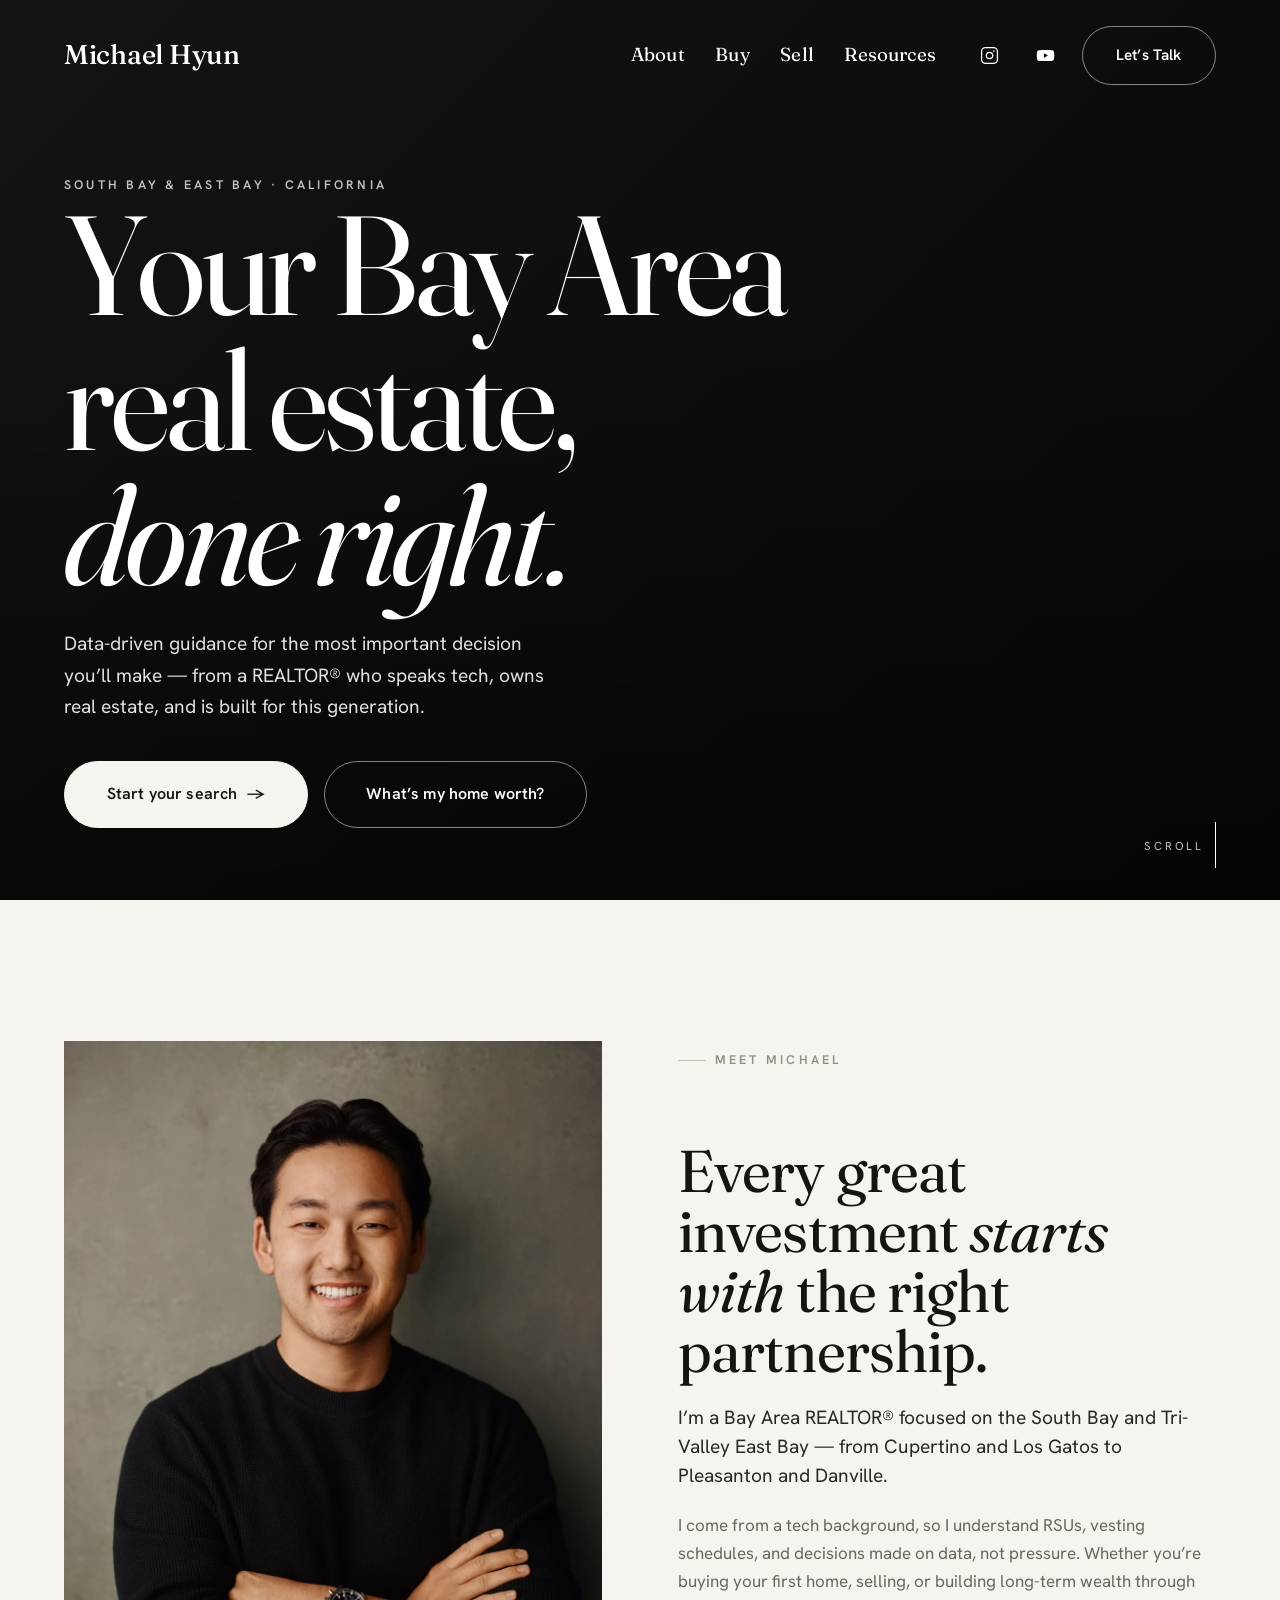
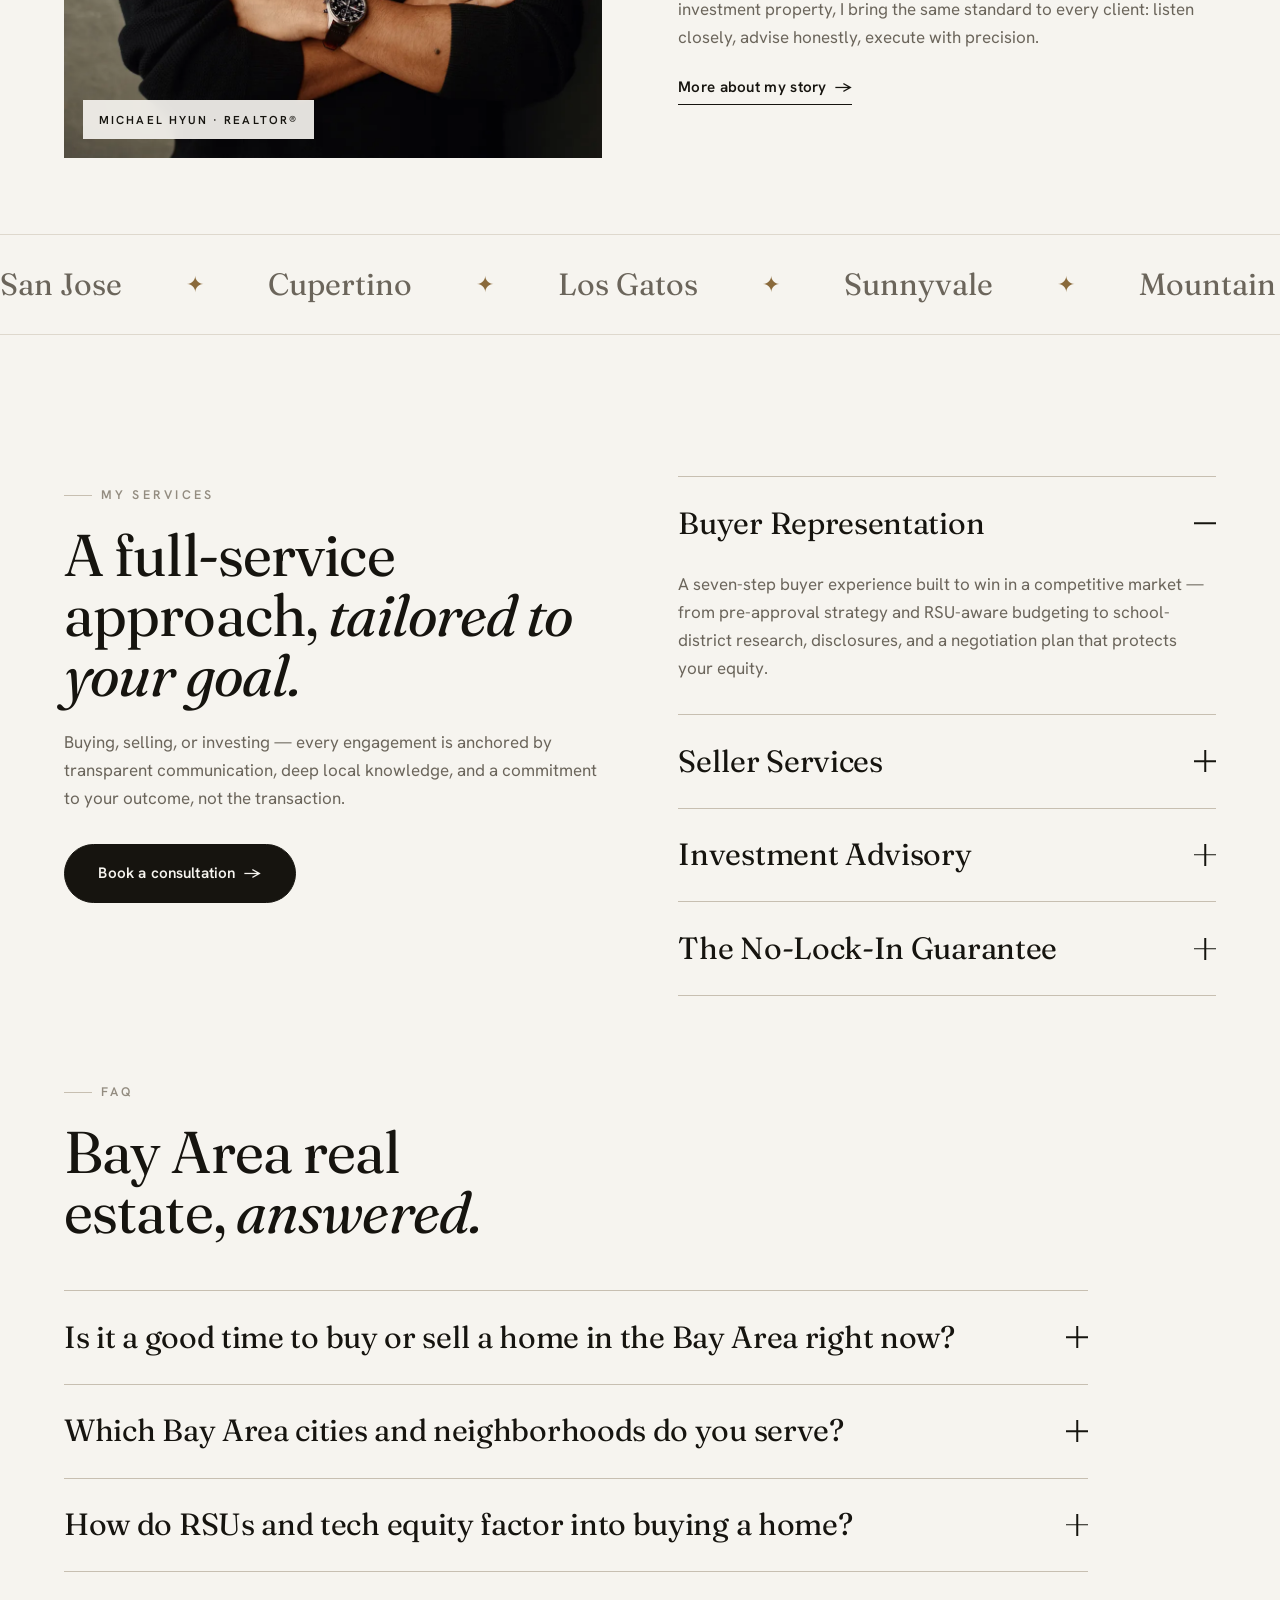
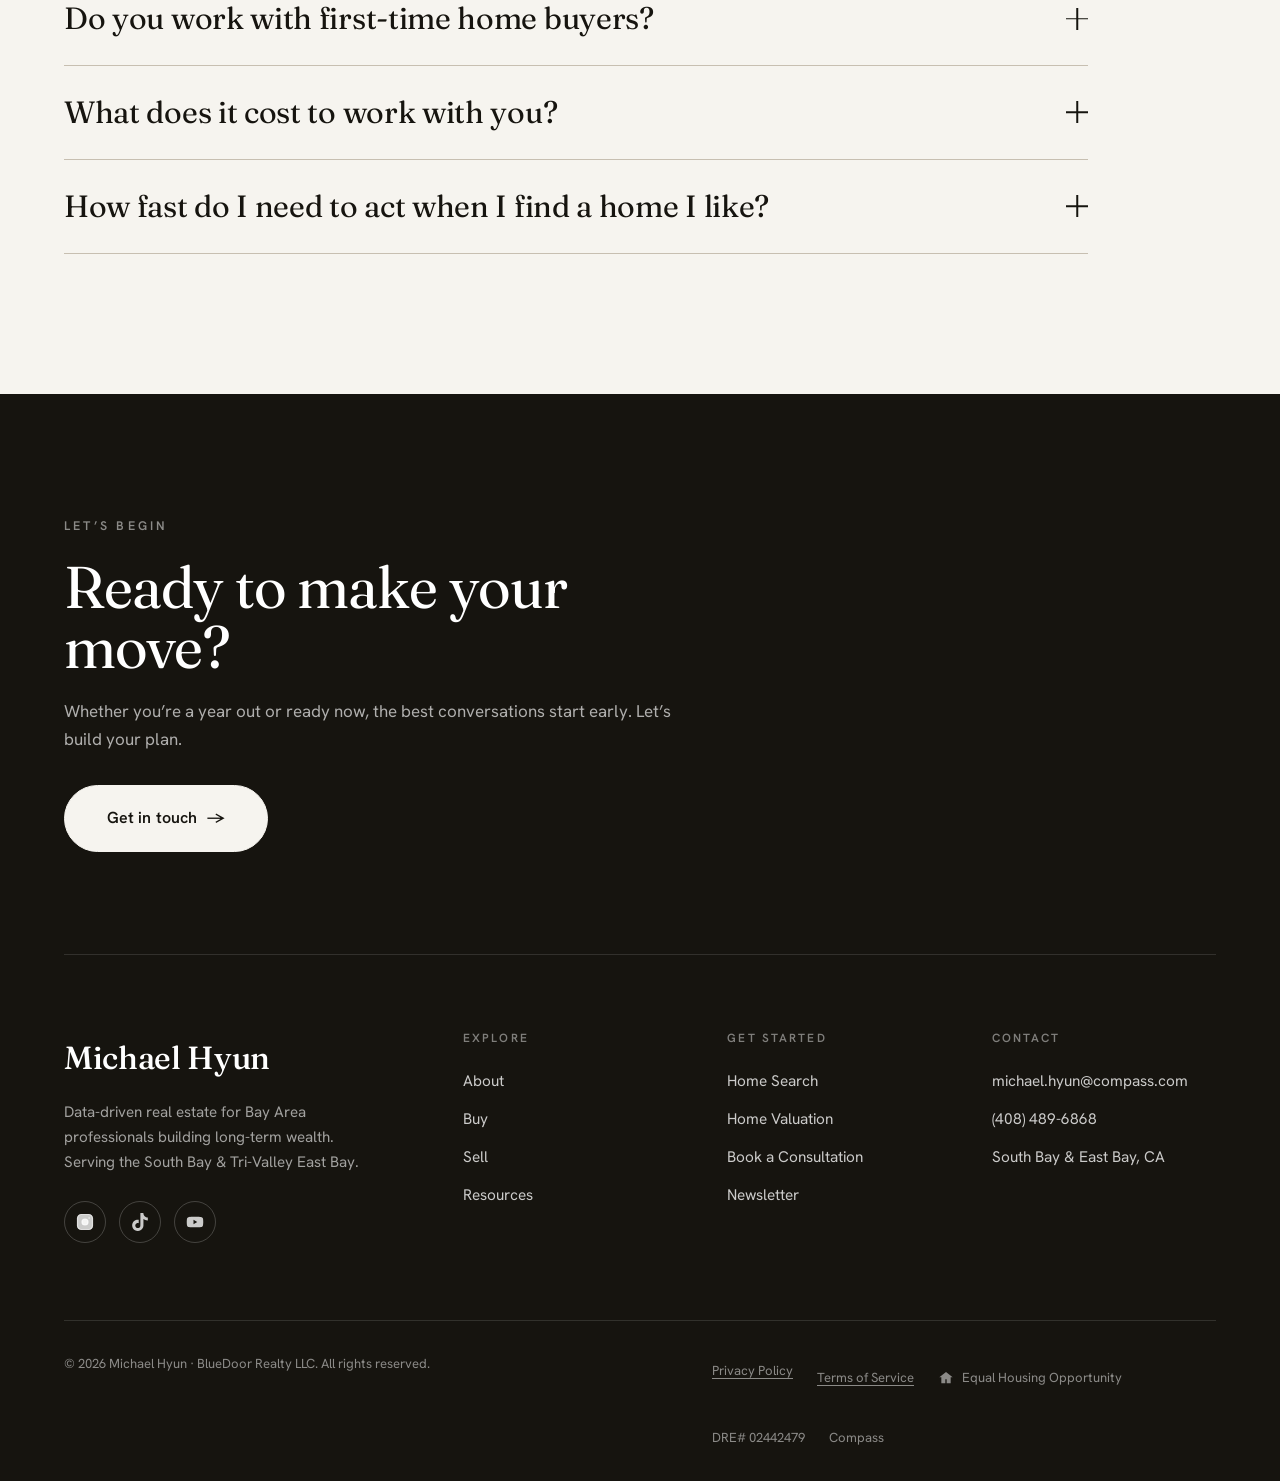
==== commit 73cd23e7: "Add Terms of Service page; link Privacy + Terms at form footers and site footer (GHL A2P) Co-Authore" ====
--- a/index.html
+++ b/index.html
@@ -10,17 +10,6 @@
   <link rel="preconnect" href="https://fonts.gstatic.com" crossorigin />
   <link href="https://fonts.googleapis.com/css2?family=Fraunces:ital,opsz,wght@0,9..144,300..600;1,9..144,300..500&family=Hanken+Grotesk:wght@300;400;500;600;700&display=swap" rel="stylesheet" />
   <link rel="stylesheet" href="assets/css/styles.css" />
-  <!-- begin Widget Tracker Code (Follow Up Boss) -->
-  <script>
-  (function(w,i,d,g,e,t){w["WidgetTrackerObject"]=g;(w[g]=w[g]||function()
-  {(w[g].q=w[g].q||[]).push(arguments);}),(w[g].ds=1*new Date());(e="script"),
-  (t=d.createElement(e)),(e=d.getElementsByTagName(e)[0]);t.async=1;t.src=i;
-  e.parentNode.insertBefore(t,e);})
-  (window,"https://widgetbe.com/agent",document,"widgetTracker");
-  window.widgetTracker("create", "WT-RYYSCNAM");
-  window.widgetTracker("send", "pageview");
-  </script>
-  <!-- end Widget Tracker Code -->
   <!-- seo:meta -->
   <link rel="canonical" href="https://www.michaelhyunn.com/" />
   <meta property="og:type" content="website" />
@@ -263,7 +252,7 @@
       <div class="footer-bottom">
         <span>© <span data-year>2026</span> Michael Hyun · BlueDoor Realty LLC. All rights reserved.</span>
         <div class="legal">
-          <a href="/privacy" style="color:inherit">Privacy Policy</a>
+          <a href="/privacy" style="color:inherit">Privacy Policy</a><a href="/terms" style="color:inherit">Terms of Service</a>
           <span class="eho"><svg viewBox="0 0 24 24" fill="currentColor"><path d="M12 3 2 11h3v9h6v-6h2v6h6v-9h3L12 3z"/></svg>Equal Housing Opportunity</span>
           <span>DRE# 02442479</span>
           <span>Compass</span>
@@ -274,5 +263,7 @@
 
   <script src="https://unpkg.com/lenis@1.1.13/dist/lenis.min.js"></script>
   <script src="assets/js/main.js"></script>
+  <!-- GoHighLevel chat widget -->
+  <script src="https://widgets.leadconnectorhq.com/loader.js" data-resources-url="https://widgets.leadconnectorhq.com/chat-widget/loader.js" data-widget-id="6a207cff1b5a98ef9d106cb9" data-source="WEB_USER"></script>
 </body>
 </html>
--- a/assets/css/styles.css
+++ b/assets/css/styles.css
@@ -552,13 +552,16 @@
 .legal h3 { font-size: 1.1rem; font-weight: 600; margin-top: 1.6rem; }
 .legal p, .legal li { color: var(--muted); }
 .legal ul { padding-left: 1.2rem; list-style: disc; }
-.legal li { margin-top: 0.4rem; }
+.legal ol { padding-left: 1.3rem; list-style: decimal; }
+.legal li { margin-top: 0.5rem; padding-left: 0.2rem; }
 .legal li::marker { color: var(--bronze); }
 .legal a { color: var(--bronze); text-decoration: underline; text-underline-offset: 3px; }
 .legal strong { color: var(--ink); font-weight: 600; }
 .legal .updated { font-size: 0.9rem; color: var(--muted-2); letter-spacing: 0.02em; }
 .consent { font-size: 0.82rem; line-height: 1.5; color: var(--muted); }
 .consent a { color: var(--bronze); text-decoration: underline; text-underline-offset: 2px; }
+.consent-links { font-size: 0.82rem; margin-top: 0.55rem; color: var(--muted-2); }
+.consent-links a { color: var(--bronze); text-decoration: underline; text-underline-offset: 2px; }
 
 /* ----------  NEWSLETTER POPUP  ---------- */
 .nl-modal { position: fixed; inset: 0; z-index: 1000; display: grid; place-items: center; padding: 1.5rem; }
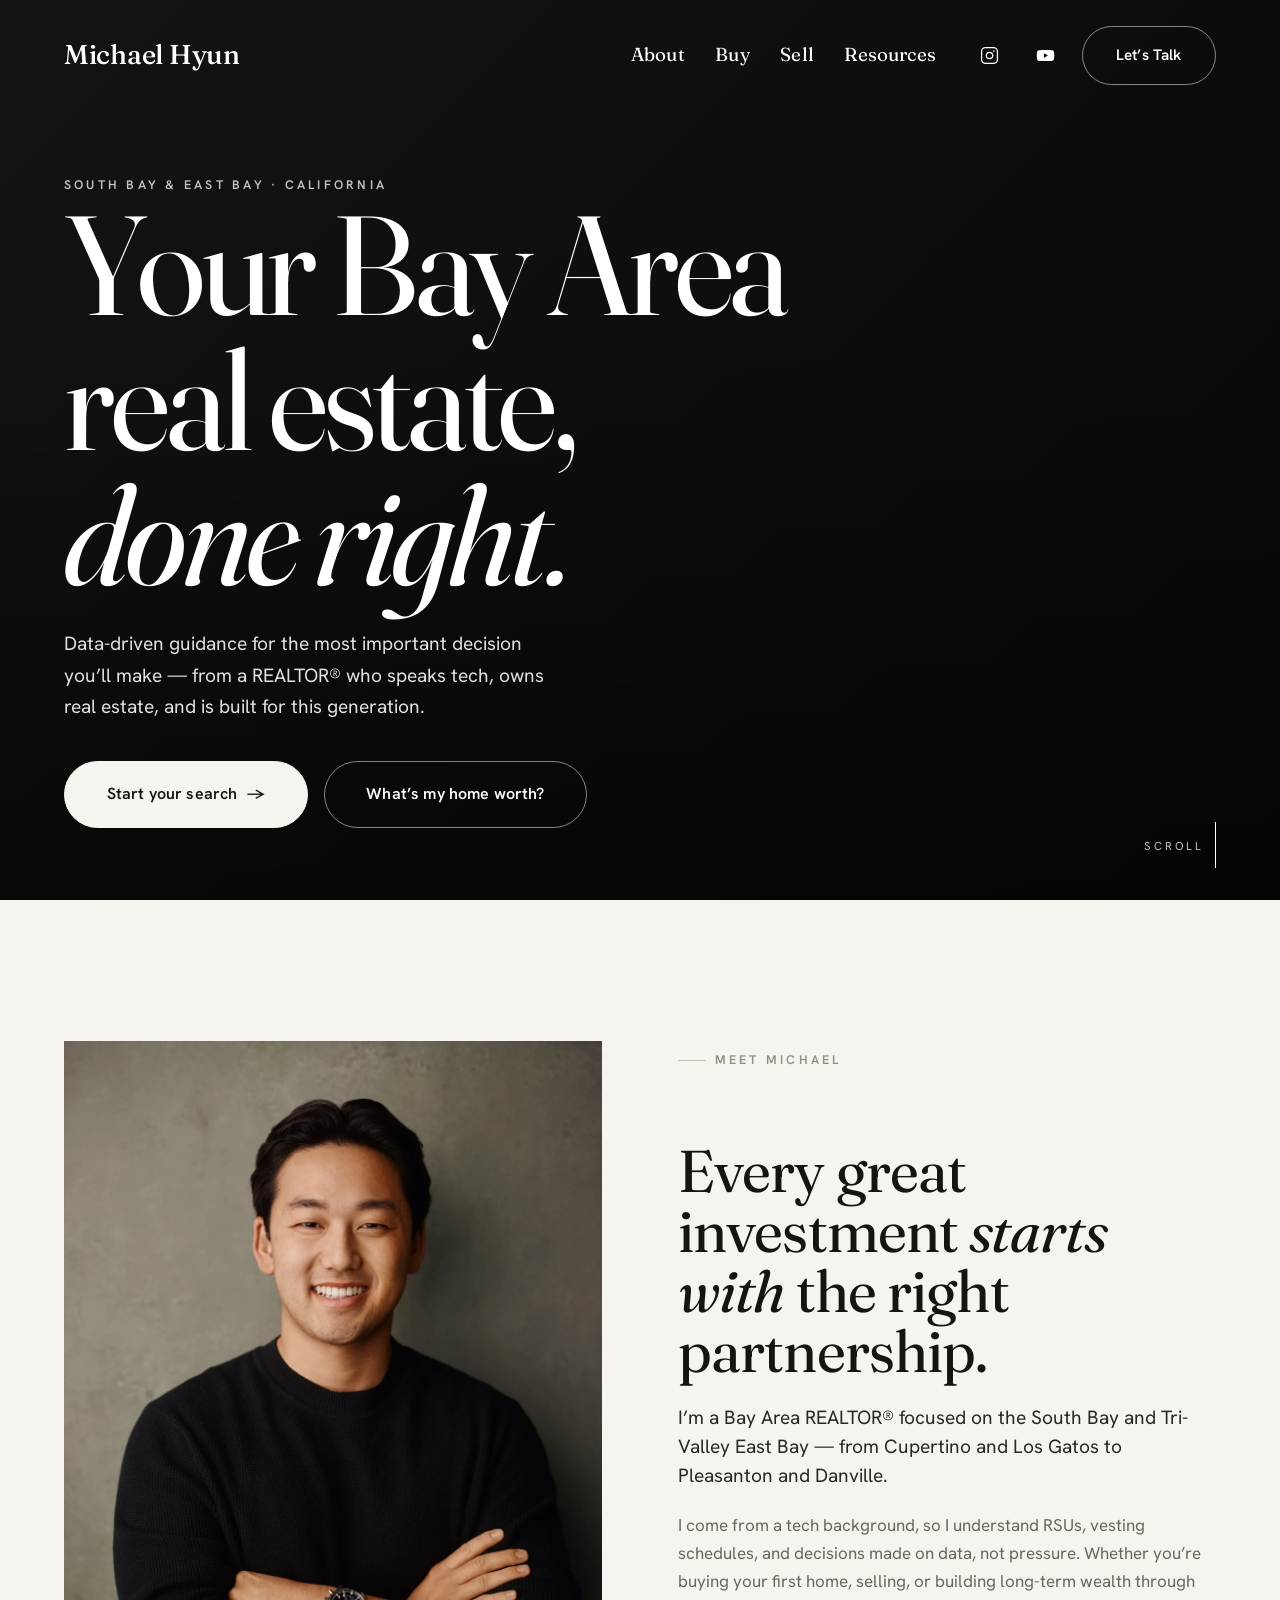
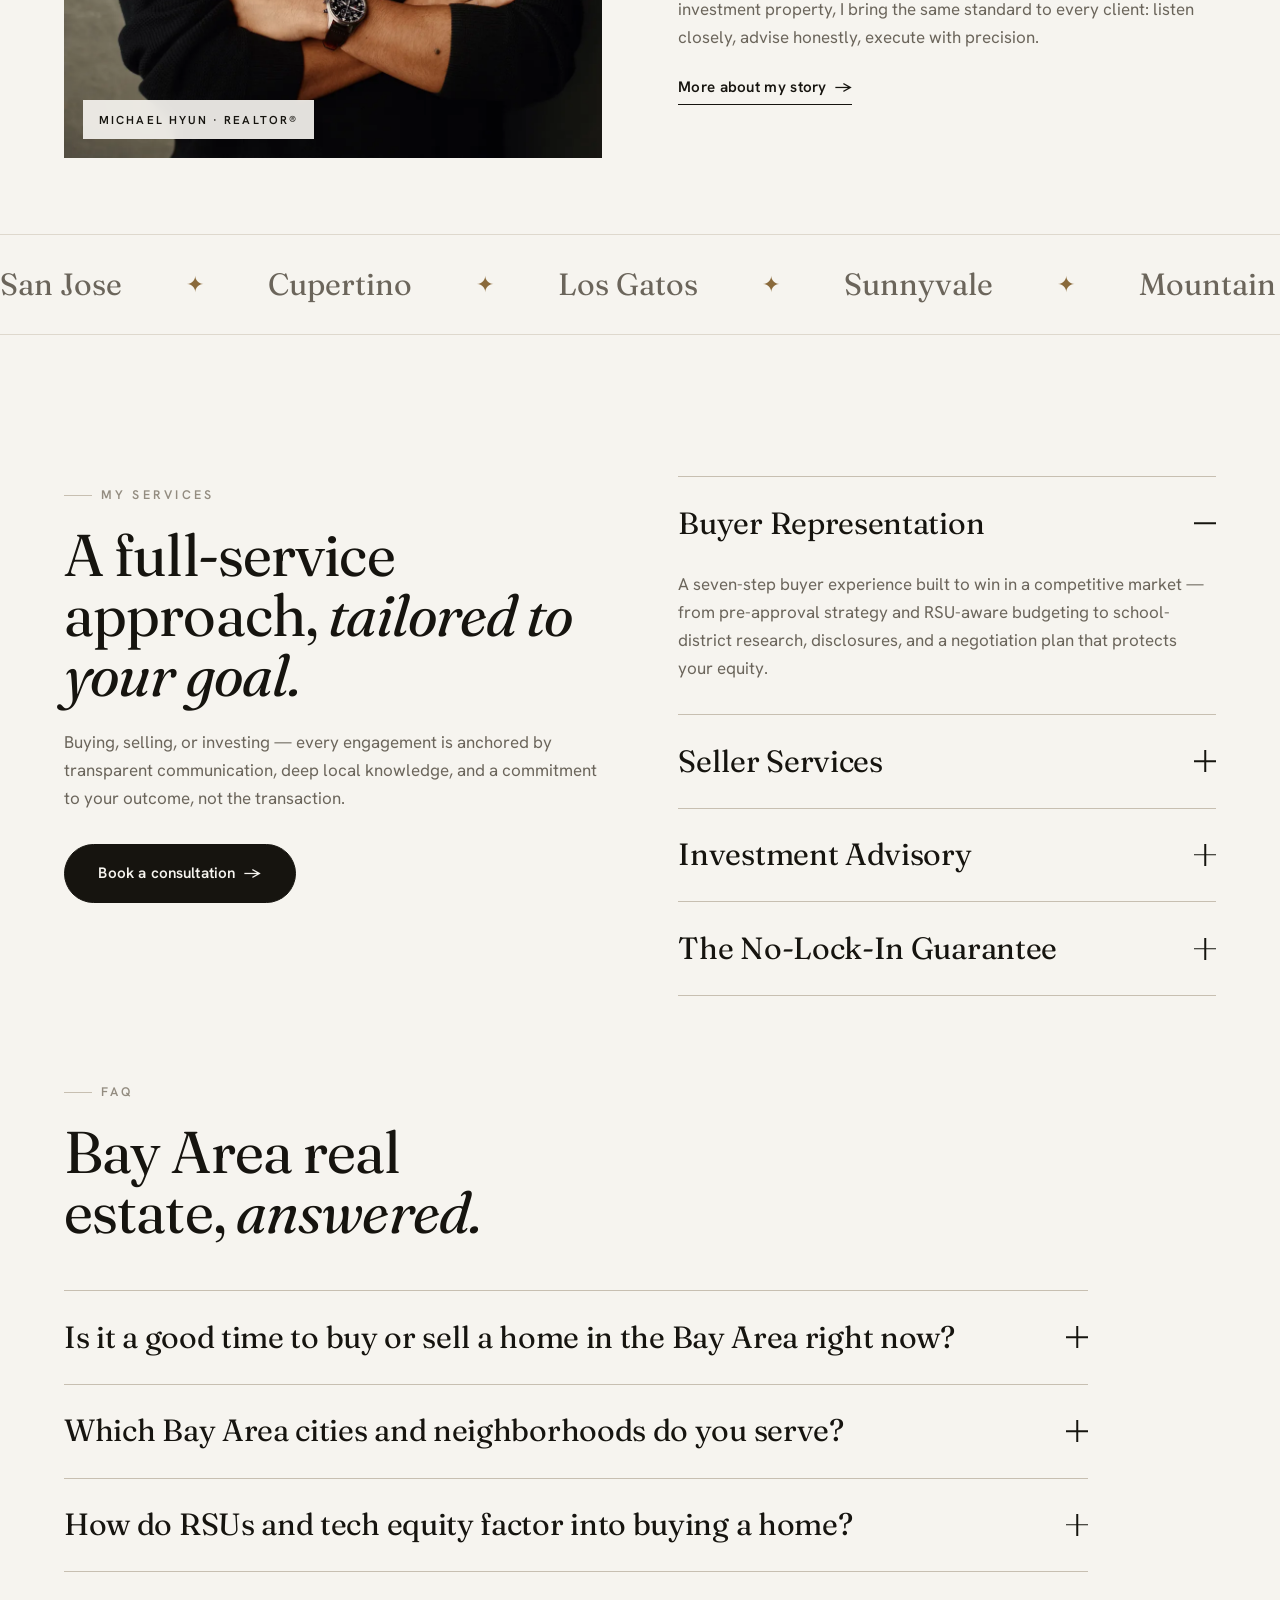
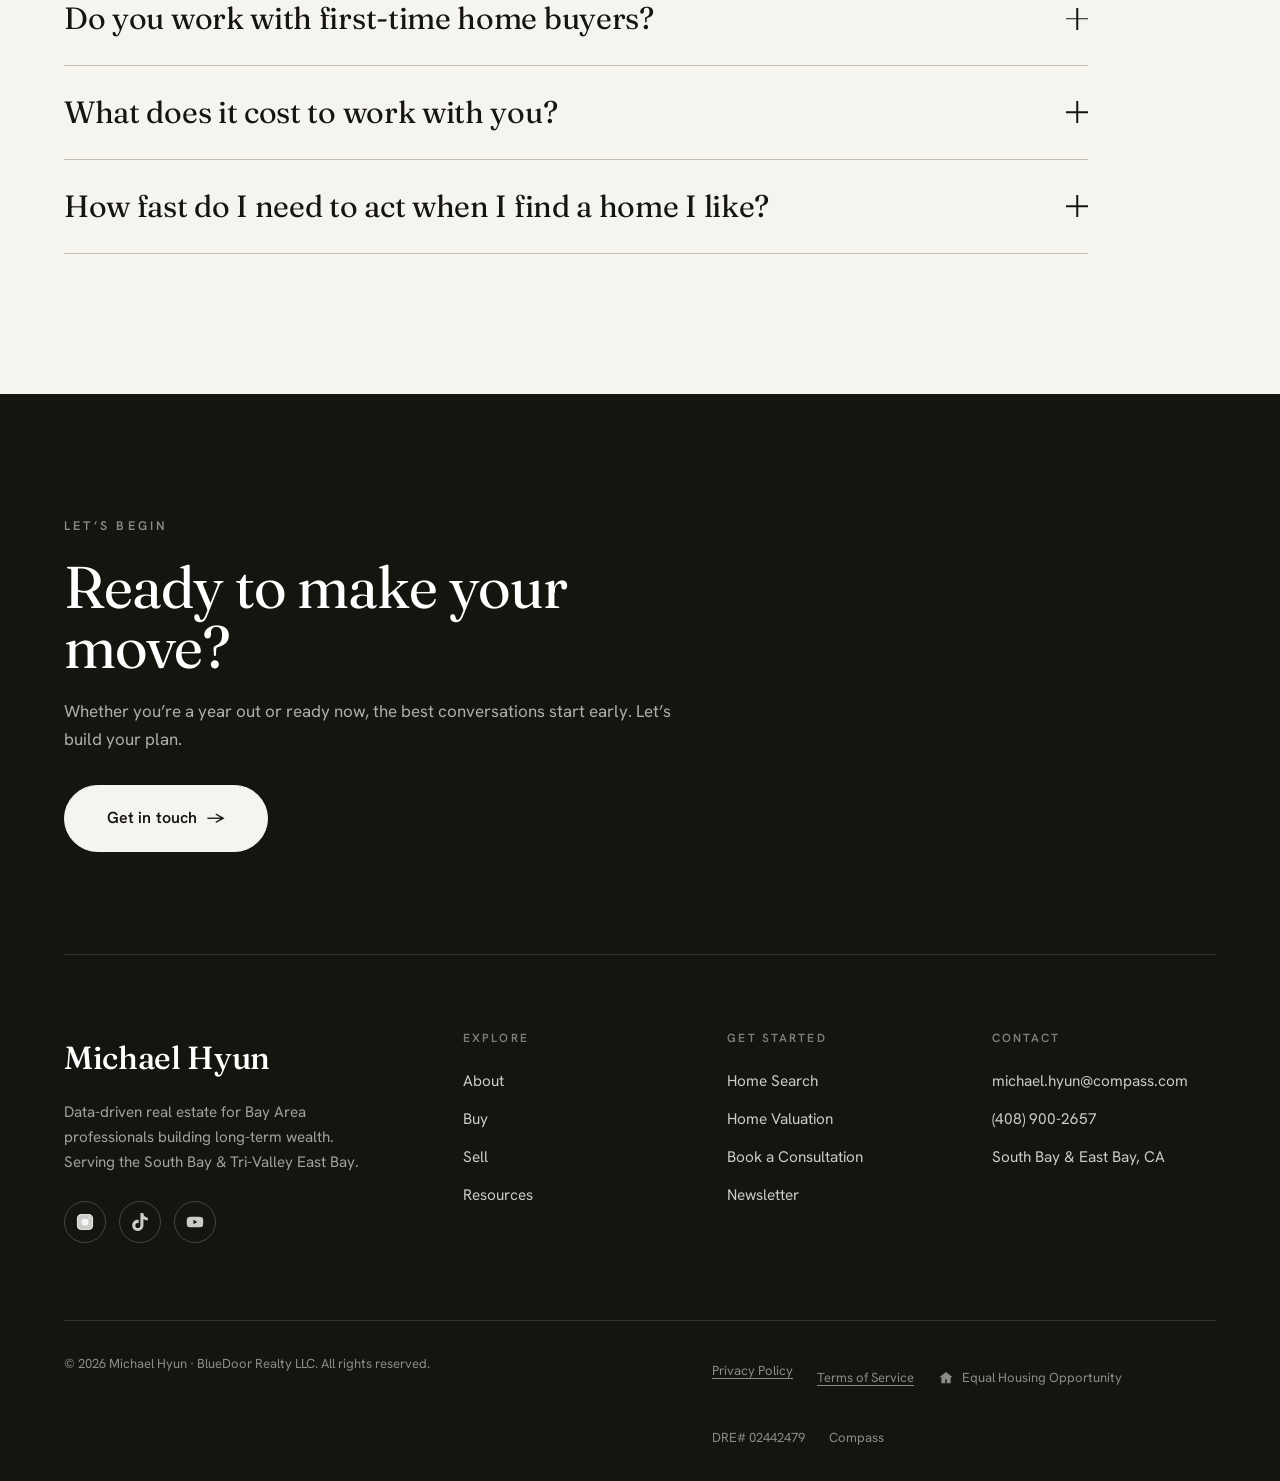
==== commit 40080023: "Update phone number to (408) 900-2657 across all pages Co-Authored-By: Claude Sonnet 4.6 <noreply@an" ====
--- a/index.html
+++ b/index.html
@@ -30,7 +30,7 @@
   <link rel="manifest" href="/site.webmanifest" />
   <meta name="theme-color" content="#16140F" />
   <script type="application/ld+json">
-  {"@context": "https://schema.org", "@type": "RealEstateAgent", "@id": "https://www.michaelhyunn.com/#michaelhyun", "name": "Michael Hyun", "image": "https://www.michaelhyunn.com/og-image.jpg", "url": "https://www.michaelhyunn.com/", "telephone": "+1-408-489-6868", "email": "michael.hyun@compass.com", "description": "Bay Area REALTOR® serving the South Bay and Tri-Valley East Bay — data-driven representation for buyers, sellers, and investors. Former Amazon software engineer and active real estate investor.", "areaServed": ["San Jose, CA", "Cupertino, CA", "Sunnyvale, CA", "Mountain View, CA", "Palo Alto, CA", "Los Gatos, CA", "Saratoga, CA", "Campbell, CA", "Santa Clara, CA", "Pleasanton, CA", "Dublin, CA", "San Ramon, CA", "Danville, CA", "Livermore, CA", "Fremont, CA"], "knowsAbout": ["Residential real estate", "First-time home buyers", "Real estate investing", "RSU and tech equity compensation", "Home buying", "Home selling", "Bay Area housing market"], "memberOf": {"@type": "Organization", "name": "Compass"}, "worksFor": {"@type": "Organization", "name": "BlueDoor Realty"}, "address": {"@type": "PostalAddress", "addressRegion": "CA", "addressLocality": "San Jose", "addressCountry": "US"}, "sameAs": ["https://www.instagram.com/michaelhyun__/", "https://www.tiktok.com/@michaelhyun_", "https://www.youtube.com/@michaelhyun-1"]}
+  {"@context": "https://schema.org", "@type": "RealEstateAgent", "@id": "https://www.michaelhyunn.com/#michaelhyun", "name": "Michael Hyun", "image": "https://www.michaelhyunn.com/og-image.jpg", "url": "https://www.michaelhyunn.com/", "telephone": "+1-408-900-2657", "email": "michael.hyun@compass.com", "description": "Bay Area REALTOR® serving the South Bay and Tri-Valley East Bay — data-driven representation for buyers, sellers, and investors. Former Amazon software engineer and active real estate investor.", "areaServed": ["San Jose, CA", "Cupertino, CA", "Sunnyvale, CA", "Mountain View, CA", "Palo Alto, CA", "Los Gatos, CA", "Saratoga, CA", "Campbell, CA", "Santa Clara, CA", "Pleasanton, CA", "Dublin, CA", "San Ramon, CA", "Danville, CA", "Livermore, CA", "Fremont, CA"], "knowsAbout": ["Residential real estate", "First-time home buyers", "Real estate investing", "RSU and tech equity compensation", "Home buying", "Home selling", "Bay Area housing market"], "memberOf": {"@type": "Organization", "name": "Compass"}, "worksFor": {"@type": "Organization", "name": "BlueDoor Realty"}, "address": {"@type": "PostalAddress", "addressRegion": "CA", "addressLocality": "San Jose", "addressCountry": "US"}, "sameAs": ["https://www.instagram.com/michaelhyun__/", "https://www.tiktok.com/@michaelhyun_", "https://www.youtube.com/@michaelhyun-1"]}
   </script>
   <script type="application/ld+json">
   {"@context": "https://schema.org", "@type": "FAQPage", "mainEntity": [{"@type": "Question", "name": "Is it a good time to buy or sell a home in the Bay Area right now?", "acceptedAnswer": {"@type": "Answer", "text": "The honest answer: it depends on your timeline and which city you’re in. Heading into 2026 the market has shifted from frantic to more balanced — inventory is still tight, mortgage rates have eased into the low-6% range, and prices in places like Cupertino, Sunnyvale, and the Tri-Valley are holding or rising modestly. Buyers have more room to negotiate than a few years ago; well-prepared, well-priced homes still command strong offers. The right move comes down to your numbers, not the headlines."}}, {"@type": "Question", "name": "Which Bay Area cities and neighborhoods do you serve?", "acceptedAnswer": {"@type": "Answer", "text": "The South Bay — San Jose, Cupertino, Sunnyvale, Mountain View, Palo Alto, Los Gatos, Saratoga, Campbell, and Santa Clara — and the Tri-Valley East Bay — Pleasanton, Dublin, San Ramon, Danville, Livermore, and Fremont."}}, {"@type": "Question", "name": "How do RSUs and tech equity factor into buying a home?", "acceptedAnswer": {"@type": "Answer", "text": "Significantly. As a former Amazon software engineer, Michael understands vesting schedules, RSU income, and how lenders treat equity compensation, and connects clients with lenders who account for vesting timelines and concentration risk."}}, {"@type": "Question", "name": "Do you work with first-time home buyers?", "acceptedAnswer": {"@type": "Answer", "text": "Yes — first-time buyers get a full seven-step process: pre-approval strategy, school-district and neighborhood research, disclosure review, and an offer plan built to win without overpaying."}}, {"@type": "Question", "name": "What does it cost to work with you?", "acceptedAnswer": {"@type": "Answer", "text": "Compensation is discussed transparently up front before signing anything, with a no-lock-in guarantee: if the partnership isn’t the right fit within the first 30 days, you can walk away with no penalty."}}, {"@type": "Question", "name": "How fast do I need to act when I find a home I like?", "acceptedAnswer": {"@type": "Answer", "text": "In the most competitive Bay Area neighborhoods, desirable homes can move in days, so the prep work — pre-approval, clear criteria, and a decision framework — is done first so you can move decisively when the right home appears."}}]}
@@ -74,7 +74,7 @@
     </nav>
     <div class="mp-foot">
       <a href="mailto:michael.hyun@compass.com">michael.hyun@compass.com</a>
-      <a href="tel:+14084896868">(408) 489-6868</a>
+      <a href="tel:+14089002657">(408) 900-2657</a>
       <span>DRE# 02442479 · Compass</span>
     </div>
   </div>
@@ -244,7 +244,7 @@
         <div class="footer-col">
           <h4>Contact</h4>
           <a href="mailto:michael.hyun@compass.com">michael.hyun@compass.com</a>
-          <a href="tel:+14084896868">(408) 489-6868</a>
+          <a href="tel:+14089002657">(408) 900-2657</a>
           <a href="https://maps.google.com" target="_blank" rel="noopener">South Bay &amp; East Bay, CA</a>
         </div>
       </div>
@@ -263,7 +263,9 @@
 
   <script src="https://unpkg.com/lenis@1.1.13/dist/lenis.min.js"></script>
   <script src="assets/js/main.js"></script>
+  <!-- GoHighLevel tracking -->
+  <script src="https://link.msgsndr.com/js/external-tracking.js" data-tracking-id="tk_ac02bb688b734d2da3ba77ef20ab327b"></script>
   <!-- GoHighLevel chat widget -->
-  <script src="https://widgets.leadconnectorhq.com/loader.js" data-resources-url="https://widgets.leadconnectorhq.com/chat-widget/loader.js" data-widget-id="6a207cff1b5a98ef9d106cb9" data-source="WEB_USER"></script>
+  <script src="https://widgets.leadconnectorhq.com/loader.js" data-resources-url="https://widgets.leadconnectorhq.com/chat-widget/loader.js" data-widget-id="6a21c152e53da97e71a9c896" data-source="WEB_USER"></script>
 </body>
 </html>
--- a/assets/css/styles.css
+++ b/assets/css/styles.css
@@ -562,6 +562,9 @@
 .consent a { color: var(--bronze); text-decoration: underline; text-underline-offset: 2px; }
 .consent-links { font-size: 0.82rem; margin-top: 0.55rem; color: var(--muted-2); }
 .consent-links a { color: var(--bronze); text-decoration: underline; text-underline-offset: 2px; }
+.consent-check { display: flex; gap: 0.6rem; align-items: flex-start; font-size: 0.82rem; line-height: 1.5; color: var(--muted); margin: 0.2rem 0 1.1rem; cursor: pointer; }
+.consent-check input { flex: 0 0 auto; width: 1.05rem; height: 1.05rem; margin-top: 0.12rem; accent-color: var(--bronze); cursor: pointer; }
+.consent-check span { flex: 1; }
 
 /* ----------  NEWSLETTER POPUP  ---------- */
 .nl-modal { position: fixed; inset: 0; z-index: 1000; display: grid; place-items: center; padding: 1.5rem; }
